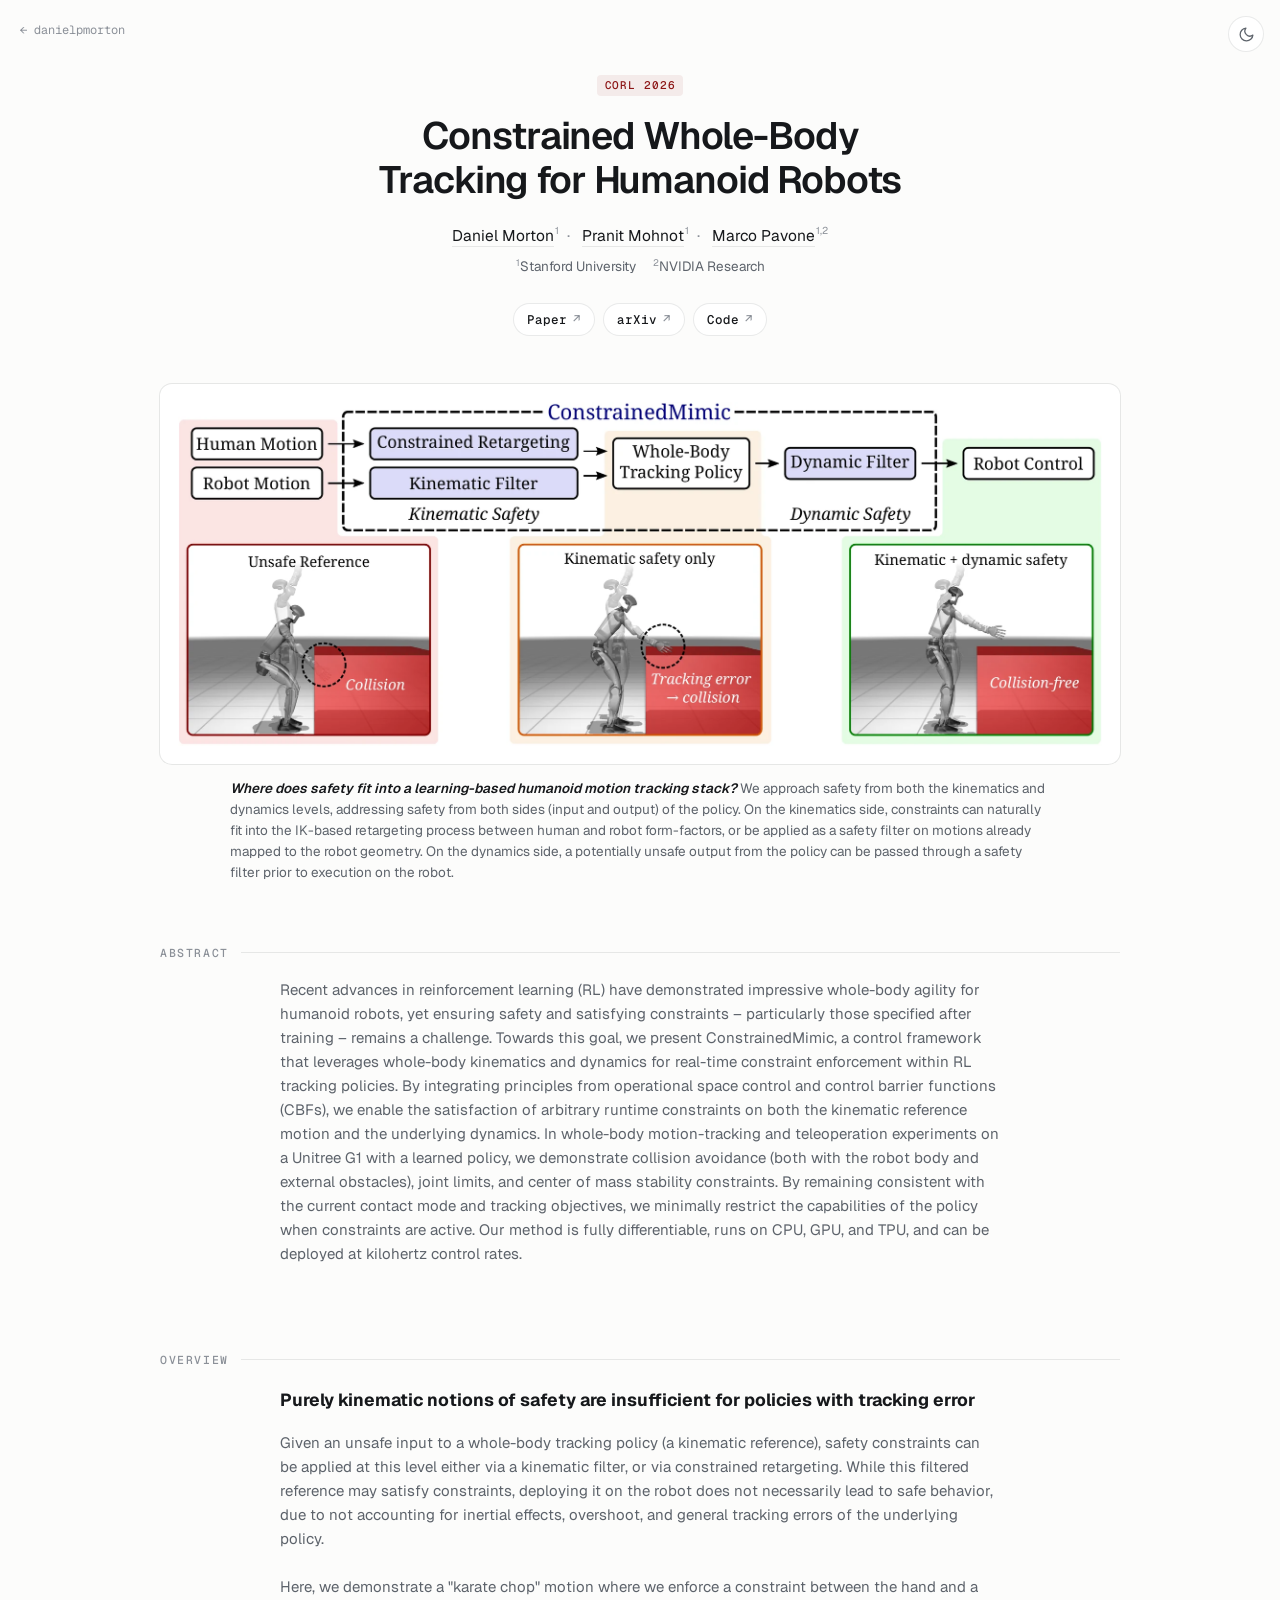
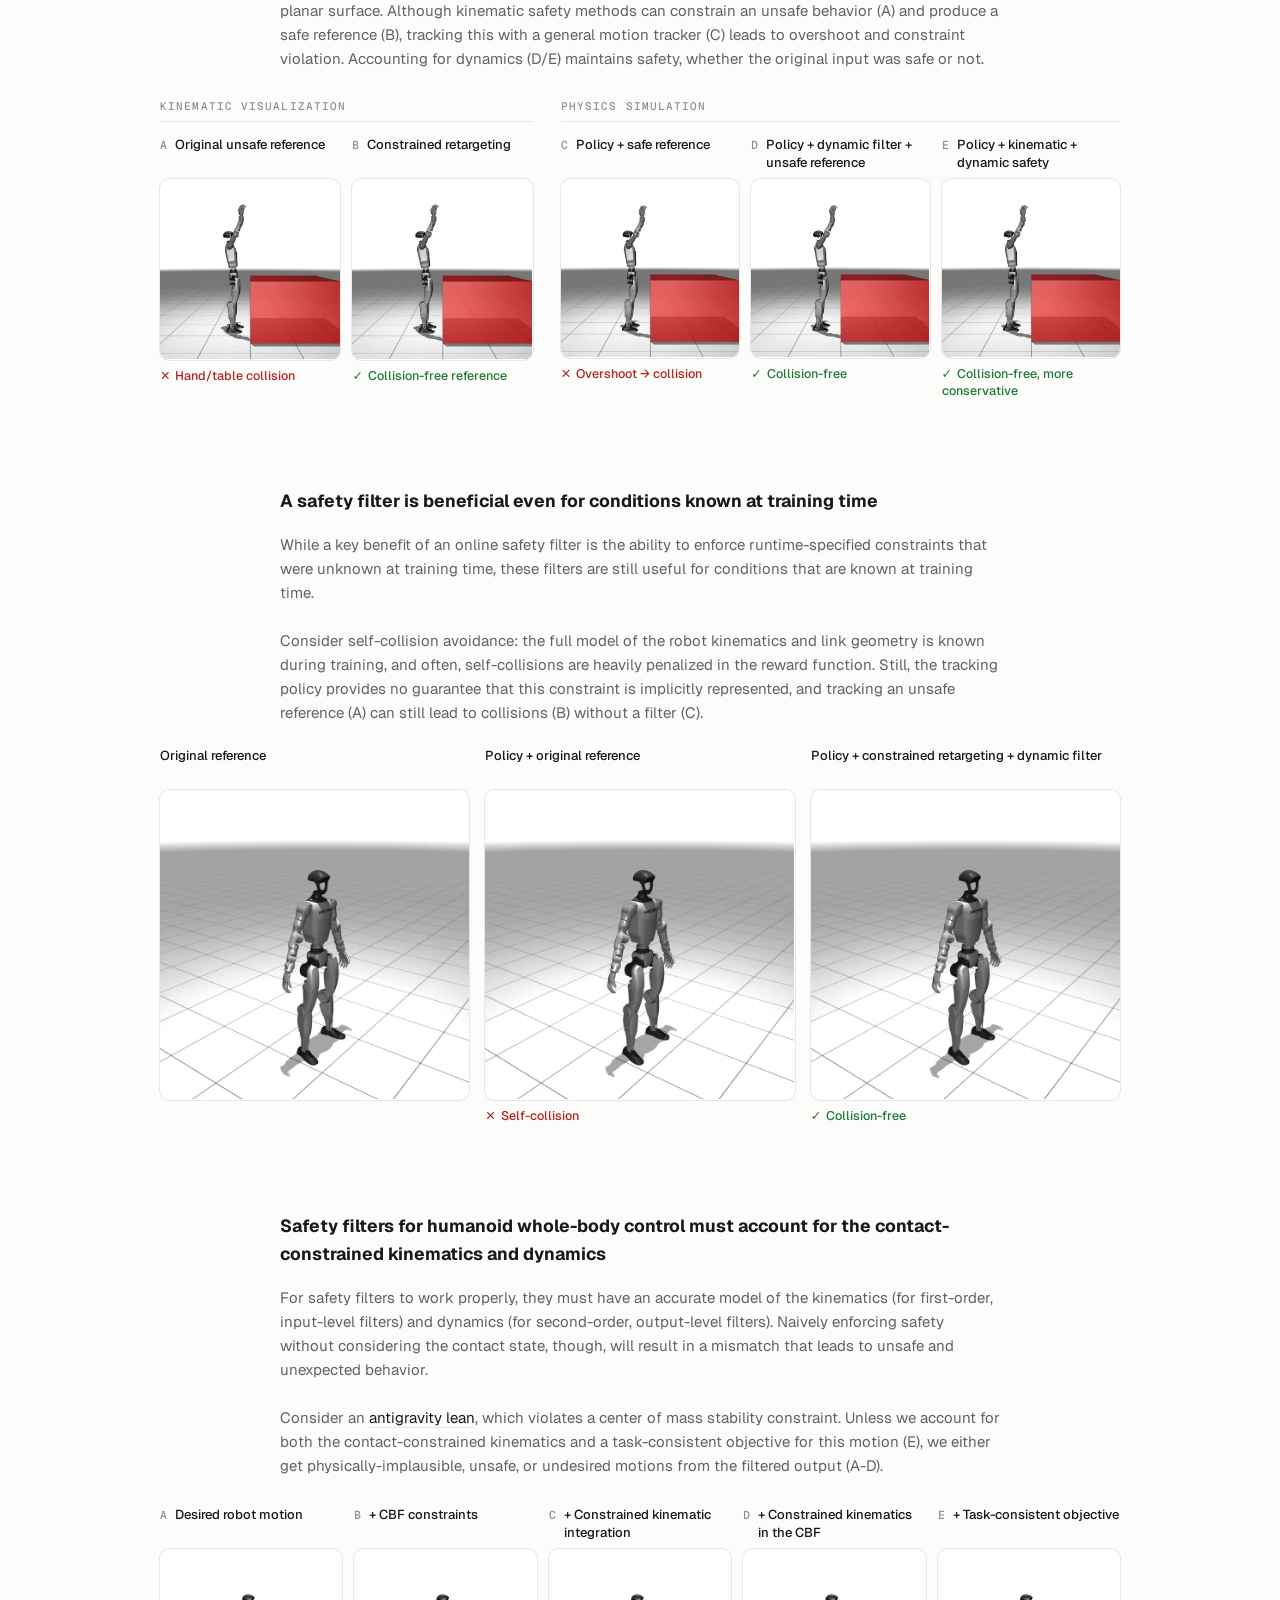
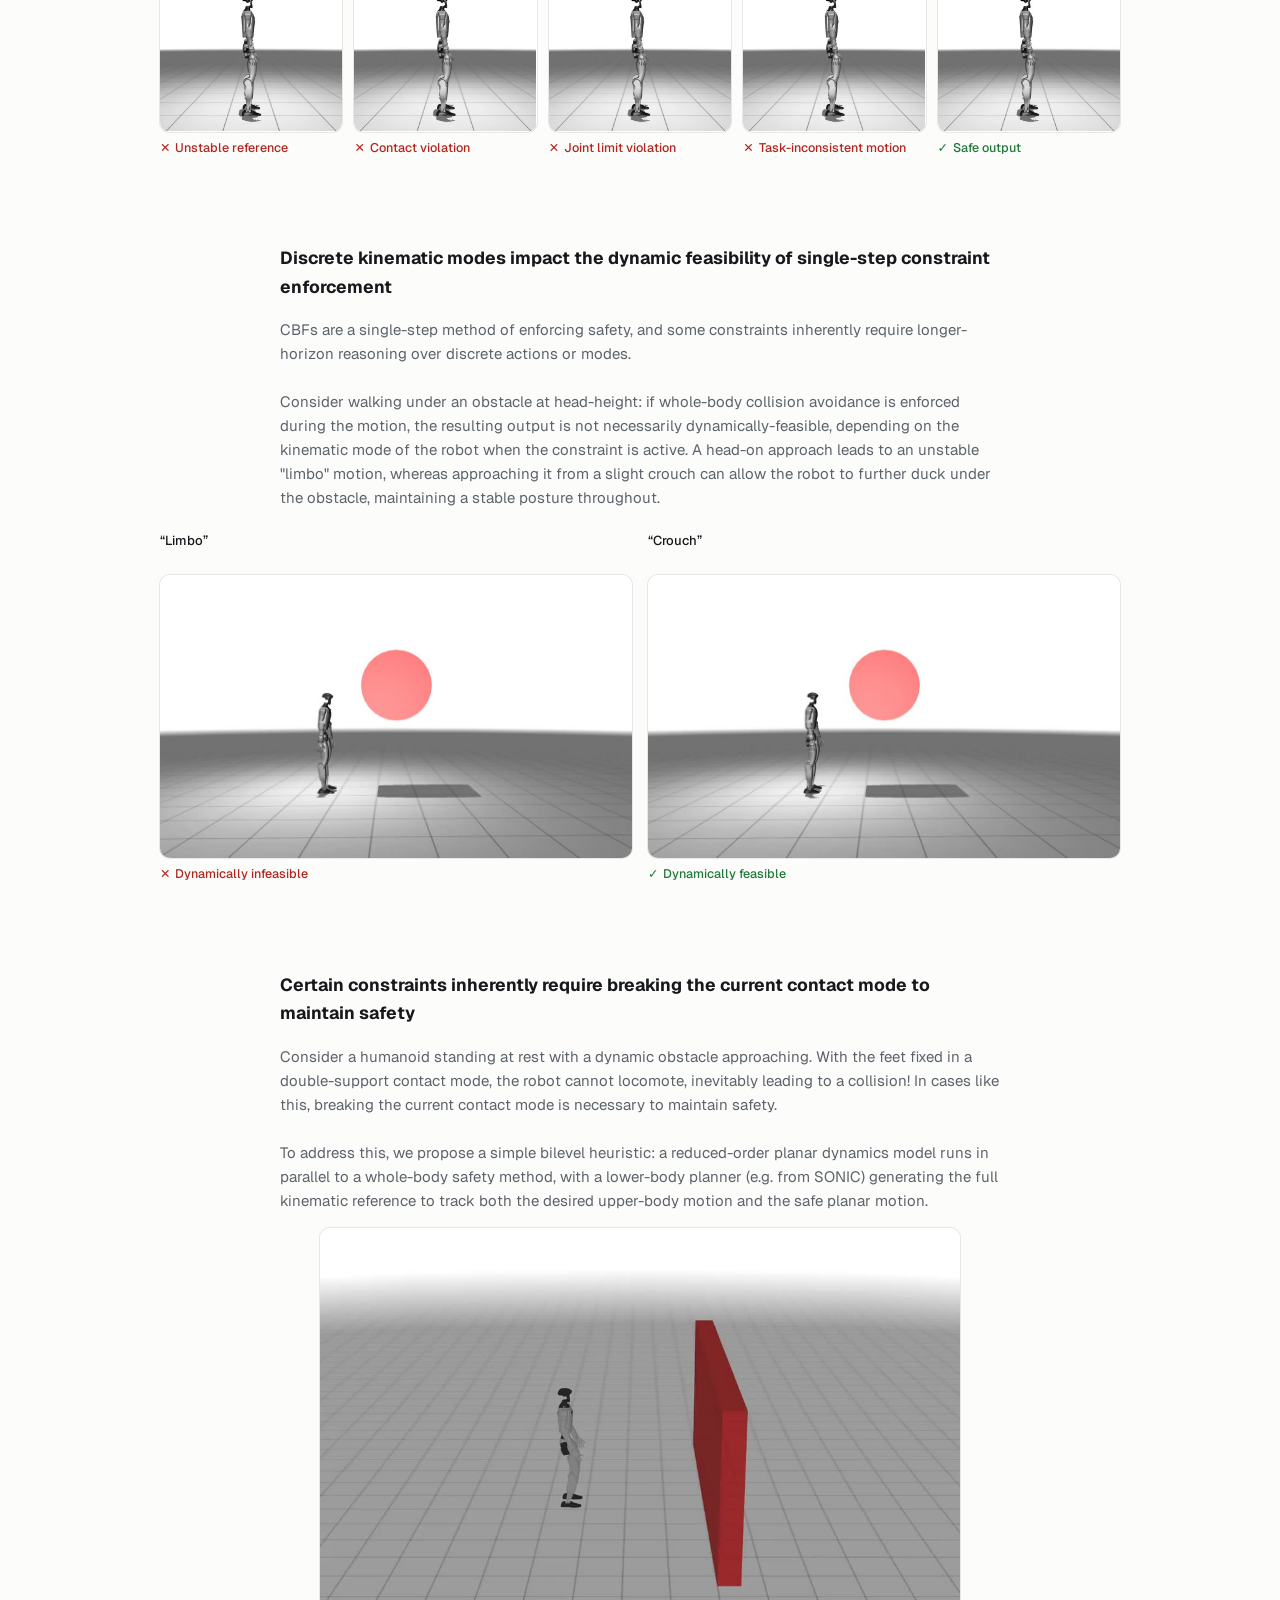
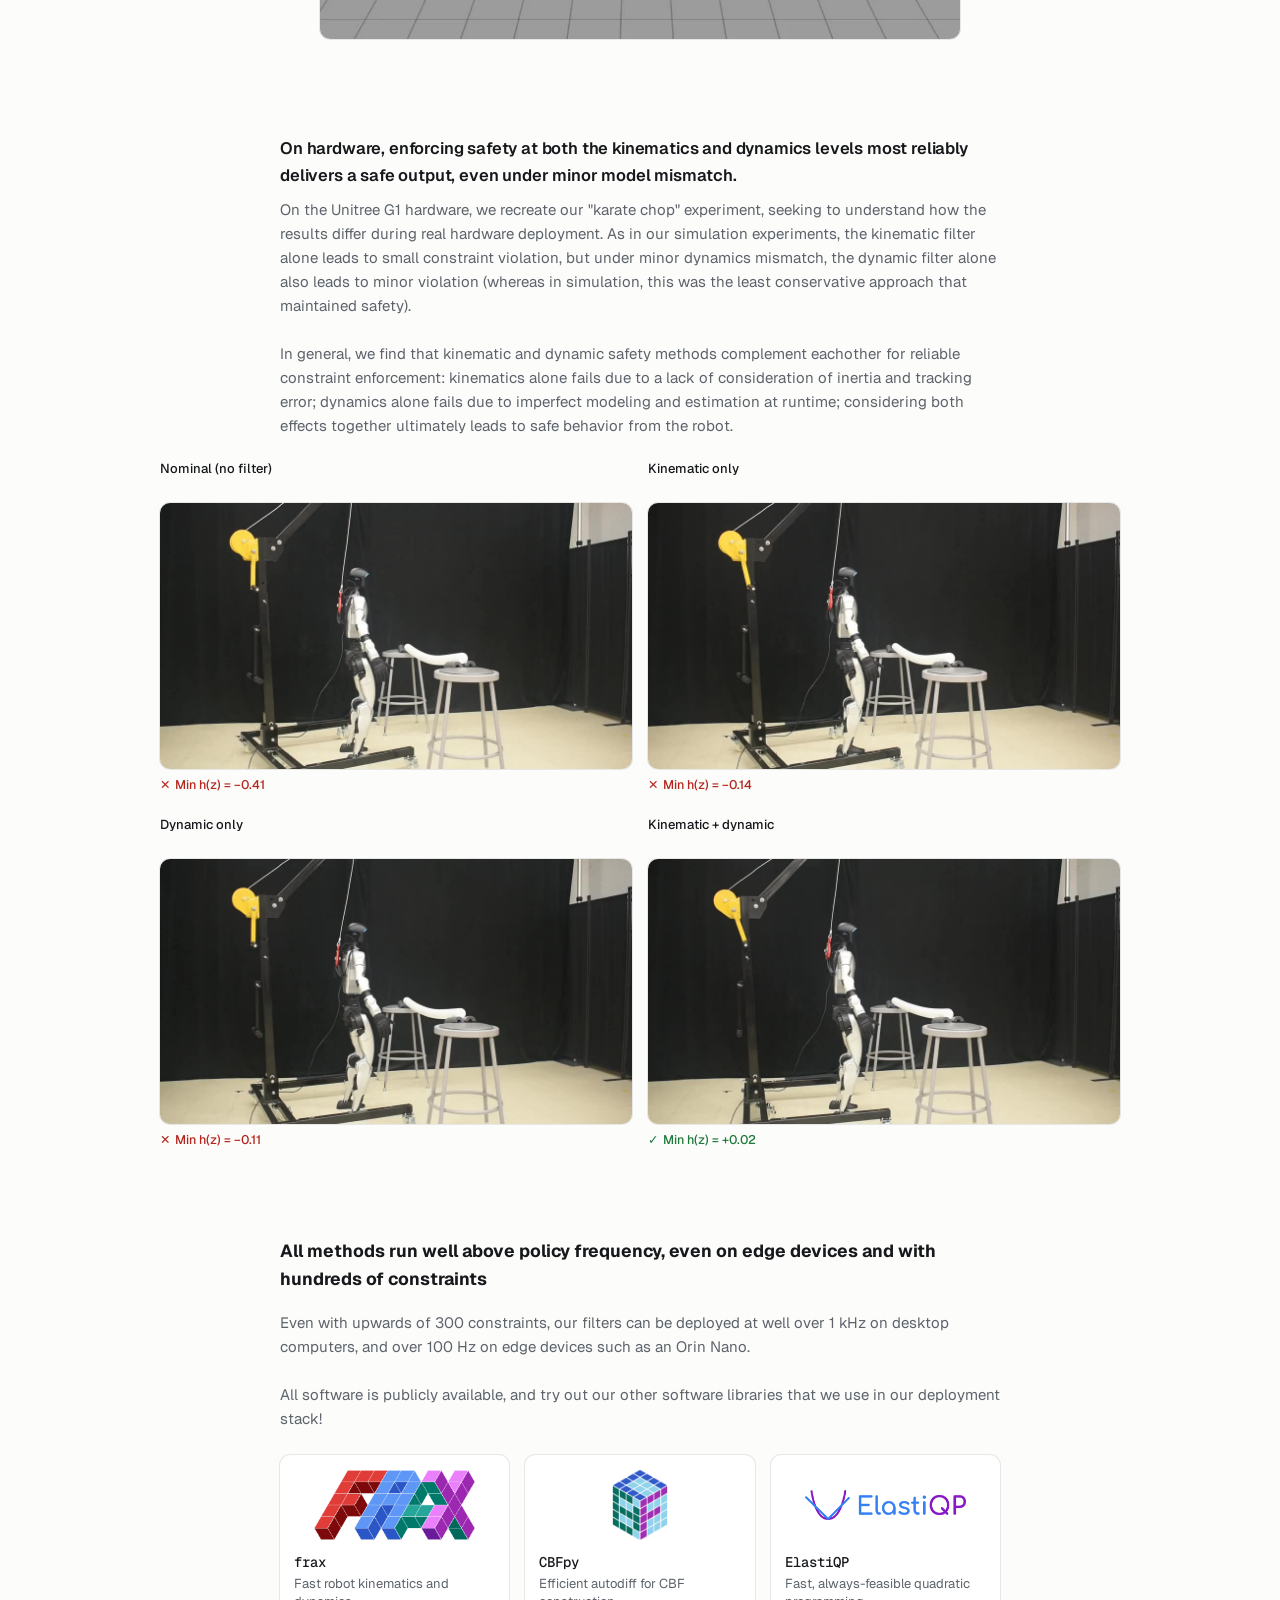
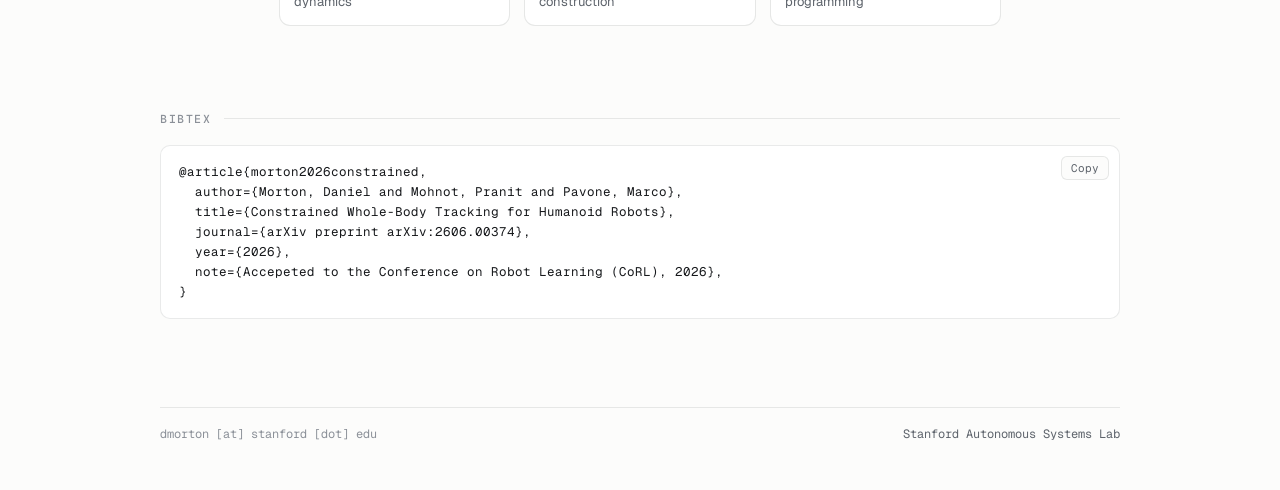
==== index.html @ 06055955 "move website files to toplevel" ====
<!DOCTYPE html>
<html lang="en-US">

<head>
  <meta charset="utf-8">
  <meta name="viewport" content="width=device-width, initial-scale=1">
  <meta name="description"
    content="ConstrainedMimic: runtime safety constraints for RL-based humanoid whole-body motion tracking, via contact-consistent control barrier functions.">
  <meta name="keywords" content="Humanoids, Whole-Body Control, Safety, Control Barrier Functions, Reinforcement Learning">
  <title>Constrained Whole-Body Tracking for Humanoid Robots</title>

  <link rel="icon" href="./static/images/favicon.ico" type="image/x-icon">

  <!-- Apply the saved theme before first paint to avoid a flash. -->
  <script>
    try {
      var theme = localStorage.getItem('theme');
      if (theme) document.documentElement.setAttribute('data-theme', theme);
    } catch (e) {}
  </script>

  <link rel="preconnect" href="https://fonts.googleapis.com">
  <link rel="preconnect" href="https://fonts.gstatic.com" crossorigin>
  <link href="https://fonts.googleapis.com/css2?family=Geist:wght@400;500;600&family=Geist+Mono:wght@400;500&display=swap" rel="stylesheet">
  <link href="./static/css/index.css" rel="stylesheet">

  <script defer src="./static/js/index.js"></script>
</head>

<body>

  <a class="home-link" href="https://danielpmorton.github.io/">← danielpmorton</a>

  <button class="theme-toggle" id="theme-toggle" type="button" aria-label="Toggle dark mode">
    <svg class="icon-moon" viewBox="0 0 24 24" aria-hidden="true"><path d="M21 12.8A9 9 0 1 1 11.2 3a7 7 0 0 0 9.8 9.8z"/></svg>
    <svg class="icon-sun" viewBox="0 0 24 24" aria-hidden="true"><circle cx="12" cy="12" r="4.5"/><path d="M12 1.5v2.5M12 20v2.5M4.6 4.6l1.8 1.8M17.6 17.6l1.8 1.8M1.5 12H4M20 12h2.5M4.6 19.4l1.8-1.8M17.6 6.4l1.8-1.8"/></svg>
  </button>

  <main class="page">

    <!-- ================= Header ================= -->
    <header class="header">
      <div class="venue">CoRL 2026</div>
      <h1 class="title">Constrained Whole-Body Tracking for Humanoid Robots</h1>

      <div class="authors">
        <a href="https://danielpmorton.github.io/">Daniel Morton</a><sup>1</sup><span class="sep">·</span>
        <a href="https://stanfordasl.github.io/people/pranit_mohnot/">Pranit Mohnot</a><sup>1</sup><span class="sep">·</span>
        <a href="https://profiles.stanford.edu/marco-pavone">Marco Pavone</a><sup>1,2</sup>
      </div>
      <div class="affiliations">
        <span><sup>1</sup>Stanford University</span>
        <span><sup>2</sup>NVIDIA Research</span>
      </div>

      <nav class="links">
        <a href="https://arxiv.org/pdf/2606.00374">Paper</a>
        <a href="https://arxiv.org/abs/2606.00374">arXiv</a>
        <a href="https://github.com/StanfordASL/constrainedmimic">Code</a>
        <!-- TODO: uncomment and add the YouTube link once the supplemental video is uploaded.
        <a href="#">Video</a>
        -->
      </nav>
    </header>

    <!-- ================= Hero figure ================= -->
    <section id="hero" style="margin-top: 48px;">
      <figure class="figure-card">
        <img width="1928" height="717" src="./static/images/hero.webp" alt="ConstrainedMimic block diagram: constrained retargeting and kinematic filters before the tracking policy, and a dynamic filter after it.">
      </figure>
      <p class="caption hero-caption">
        <strong><em>Where does safety fit into a learning-based humanoid motion tracking stack?</em></strong>
        We approach safety from both the kinematics and dynamics levels, addressing safety from both sides (input and
        output) of the policy. On the kinematics side, constraints can naturally fit into the IK-based retargeting process
        between human and robot form-factors, or be applied as a safety filter on motions already mapped to the robot
        geometry. On the dynamics side, a potentially unsafe output from the policy can be passed through a safety filter
        prior to execution on the robot.
      </p>
    </section>

    <!-- ================= Abstract ================= -->
    <section id="abstract" style="margin-top: 64px;">
      <h2 class="eyebrow">Abstract</h2>
      <div class="narrow">
        <p class="lede">
          Recent advances in reinforcement learning (RL) have demonstrated impressive whole-body agility for humanoid
          robots, yet ensuring safety and satisfying constraints &ndash; particularly those specified after training
          &ndash; remains a challenge. Towards this goal, we present ConstrainedMimic, a control framework that leverages
          whole-body kinematics and dynamics for real-time constraint enforcement within RL tracking policies. By
          integrating principles from operational space control and control barrier functions (CBFs), we enable the
          satisfaction of arbitrary runtime constraints on both the kinematic reference motion and the underlying
          dynamics. In whole-body motion-tracking and teleoperation experiments on a Unitree G1 with a
          learned policy, we demonstrate collision avoidance (both with the robot body and external obstacles), joint
          limits, and center of mass stability constraints. By remaining consistent with the current contact mode and
          tracking objectives, we minimally restrict the capabilities of the policy when constraints are active. Our
          method is fully differentiable, runs on CPU, GPU, and TPU, and can be deployed at kilohertz control rates.
        </p>
      </div>
    </section>

    <!-- ================= Key point 1: karate chop ================= -->
    <section id="karate">
      <h2 class="eyebrow">Overview</h2>
      <div class="narrow">
        <h3 class="statement">Purely kinematic notions of safety are insufficient for policies with tracking error</h3>
        <p class="lede">
          Given an unsafe input to a whole-body tracking policy (a kinematic reference), safety constraints can be applied
          at this level either via a kinematic filter, or via constrained retargeting. While this filtered reference may
          satisfy constraints, deploying it on the robot does not necessarily lead to safe behavior, due to not accounting
          for inertial effects, overshoot, and general tracking errors of the underlying policy.
          <br><br>
          Here, we demonstrate a "karate chop" motion where we enforce a constraint between the hand and a planar surface.
          Although kinematic safety methods can constrain an unsafe behavior (A) and produce a safe reference (B), tracking
          this with a general motion tracker (C) leads to overshoot and constraint violation. Accounting for dynamics (D/E)
          maintains safety, whether the original input was safe or not.
        </p>
      </div>

      <div class="split" data-sync style="margin-top: 28px;">
        <div>
          <div class="group-label">Kinematic visualization</div>
          <div class="grid cols-2">
            <div class="clip">
              <div class="clip-head"><span class="letter">A</span>Original unsafe reference</div>
              <video width="600" height="600" poster="./static/videos/karate/karate_chop_kinematics.jpg" muted loop playsinline preload="metadata" src="./static/videos/karate/karate_chop_kinematics.mp4"></video>
              <div class="clip-foot">
                <!-- <div class="chips"><span class="chip">Dyn <b>off</b></span><span class="chip">Safety <b>off</b></span></div> -->
                <div class="outcome bad">Hand/table collision</div>
              </div>
            </div>
            <div class="clip">
              <div class="clip-head"><span class="letter">B</span>Constrained retargeting</div>
              <video width="600" height="600" poster="./static/videos/karate/karate_chop_kinematics_cbf.jpg" muted loop playsinline preload="metadata" src="./static/videos/karate/karate_chop_kinematics_cbf.mp4"></video>
              <div class="clip-foot">
                <!-- <div class="chips"><span class="chip">Dyn <b>off</b></span><span class="chip">Safety <b>kin</b></span></div> -->
                <div class="outcome good">Collision-free reference</div>
              </div>
            </div>
          </div>
        </div>
        <div>
          <div class="group-label">Physics simulation</div>
          <div class="grid cols-3">
            <div class="clip">
              <div class="clip-head"><span class="letter">C</span>Policy + safe reference</div>
              <video width="600" height="600" poster="./static/videos/karate/karate_chop_dynamics_kin_cbf.jpg" muted loop playsinline preload="metadata" src="./static/videos/karate/karate_chop_dynamics_kin_cbf.mp4"></video>
              <div class="clip-foot">
                <!-- <div class="chips"><span class="chip">Dyn <b>on</b></span><span class="chip">Safety <b>kin</b></span></div> -->
                <div class="outcome bad">Overshoot &rarr; collision</div>
              </div>
            </div>
            <div class="clip">
              <div class="clip-head"><span class="letter">D</span>Policy + dynamic filter + unsafe reference</div>
              <video width="600" height="600" poster="./static/videos/karate/karate_chop_dynamics_dyn_cbf.jpg" muted loop playsinline preload="metadata" src="./static/videos/karate/karate_chop_dynamics_dyn_cbf.mp4"></video>
              <div class="clip-foot">
                <!-- <div class="chips"><span class="chip">Dyn <b>on</b></span><span class="chip">Safety <b>dyn</b></span></div> -->
                <div class="outcome good">Collision-free</div>
              </div>
            </div>
            <div class="clip">
              <div class="clip-head"><span class="letter">E</span>Policy + kinematic + dynamic safety</div>
              <video width="600" height="600" poster="./static/videos/karate/karate_chop_dynamics_both_cbf.jpg" muted loop playsinline preload="metadata" src="./static/videos/karate/karate_chop_dynamics_both_cbf.mp4"></video>
              <div class="clip-foot">
                <!-- <div class="chips"><span class="chip">Dyn <b>on</b></span><span class="chip">Safety <b>kin/dyn</b></span></div> -->
                <div class="outcome good">Collision-free, more conservative</div>
              </div>
            </div>
          </div>
        </div>
        <!-- <button class="replay" type="button" style="grid-column: 1 / -1;">↻ Replay in sync</button> -->
      </div>
    </section>

      <!-- Self-collision -->
    <section id="self-collision">
      <div class="narrow">
        <h3 class="statement">A safety filter is beneficial even for conditions known at training time</h3>
        <p class="lede">
          While a key benefit of an online safety filter is the ability to enforce runtime-specified constraints
          that were unknown at training time, these filters are still useful for conditions that are known at
          training time.
          <br><br>
          Consider self-collision avoidance: the full model of the robot kinematics and link geometry is known
          during training, and often, self-collisions are heavily penalized in the reward function. Still, the
          tracking policy provides no guarantee that this constraint is implicitly represented, and tracking an
          unsafe reference (A) can still lead to collisions (B) without a filter (C).
        </p>
      </div>

      <div data-sync style="margin-top: 22px;">
        <div class="grid cols-3">
          <div class="clip">
            <div class="clip-head">Original reference</div>
            <video width="720" height="720" poster="./static/videos/self_collision/self_collision_kinematics.jpg" muted loop playsinline preload="metadata" src="./static/videos/self_collision/self_collision_kinematics.mp4"></video>
            <div class="clip-foot">
              <!-- <div class="chips"><span class="chip">Dyn <b>off</b></span><span class="chip">Safety <b>off</b></span></div> -->
            </div>
          </div>
          <div class="clip">
            <div class="clip-head">Policy + original reference</div>
            <video width="720" height="720" poster="./static/videos/self_collision/self_collision_dynamics.jpg" muted loop playsinline preload="metadata" src="./static/videos/self_collision/self_collision_dynamics.mp4"></video>
            <div class="clip-foot">
              <!-- <div class="chips"><span class="chip">Dyn <b>on</b></span><span class="chip">Safety <b>off</b></span></div> -->
              <div class="outcome bad">Self-collision</div>
            </div>
          </div>
          <div class="clip">
            <div class="clip-head">Policy + constrained retargeting + dynamic filter</div>
            <video width="720" height="720" poster="./static/videos/self_collision/self_collision_dynamics_both_cbf.jpg" muted loop playsinline preload="metadata" src="./static/videos/self_collision/self_collision_dynamics_both_cbf.mp4"></video>
            <div class="clip-foot">
              <!-- <div class="chips"><span class="chip">Dyn <b>on</b></span><span class="chip">Safety <b>kin/dyn</b></span></div> -->
              <div class="outcome good">Collision-free</div>
            </div>
          </div>
        </div>
        <!-- <button class="replay" type="button">↻ Replay in sync</button> -->
        <!-- More variants (kinematics_cbf, dynamics_kin_cbf, dynamics_dyn_cbf) are in untracked/dan_vids/sc/square. -->
      </div>
    </section>

    <!-- ================= Key point 2: antigravity lean ================= -->
    <section id="kp2">
      <div class="narrow">
        <h3 class="statement">Safety filters for humanoid whole-body control must account for the contact-constrained kinematics and dynamics</h3>
        <p class="lede">
          For safety filters to work properly, they must have an accurate model of the kinematics (for first-order, input-level
          filters) and dynamics (for second-order, output-level filters). Naively enforcing safety without considering the
          contact state, though, will result in a mismatch that leads to unsafe and unexpected behavior.
          <br><br>
          Consider an <a href="https://www.youtube.com/watch?v=h_D3VFfhvs4&t=422s">antigravity lean</a>, which violates a center
          of mass stability constraint. Unless we account for both the contact-constrained kinematics and a task-consistent
          objective for this motion (E), we either get physically-implausible, unsafe, or undesired motions from the filtered
          output (A-D).
        </p>
      </div>

      <div data-sync style="margin-top: 28px;">
        <div class="grid cols-5">
          <div class="clip">
            <div class="clip-head"><span class="letter">A</span>Desired robot motion</div>
            <video width="600" height="600" poster="./static/videos/smooth_criminal/smooth_criminal_A.jpg" muted loop playsinline preload="metadata" src="./static/videos/smooth_criminal/smooth_criminal_A.mp4"></video>
            <div class="clip-foot">
              <!-- <div class="chips"><span class="chip">Dyn <b>off</b></span><span class="chip">Safety <b>off</b></span></div> -->
              <div class="outcome bad">Unstable reference</div>
            </div>
          </div>
          <div class="clip">
            <div class="clip-head"><span class="letter">B</span>+ CBF constraints</div>
            <video width="600" height="600" poster="./static/videos/smooth_criminal/smooth_criminal_cbf_B.jpg" muted loop playsinline preload="metadata" src="./static/videos/smooth_criminal/smooth_criminal_cbf_B.mp4"></video>
            <div class="clip-foot">
              <!-- <div class="chips"><span class="chip">Dyn <b>off</b></span><span class="chip">Safety <b>kin</b></span></div> -->
              <div class="outcome bad">Contact violation</div>
            </div>
          </div>
          <div class="clip">
            <div class="clip-head"><span class="letter">C</span>+ Constrained kinematic integration</div>
            <video width="600" height="600" poster="./static/videos/smooth_criminal/smooth_criminal_cbf_C.jpg" muted loop playsinline preload="metadata" src="./static/videos/smooth_criminal/smooth_criminal_cbf_C.mp4"></video>
            <div class="clip-foot">
              <!-- <div class="chips"><span class="chip">Dyn <b>off</b></span><span class="chip">Safety <b>kin</b></span></div> -->
              <div class="outcome bad">Joint limit violation</div>
            </div>
          </div>
          <div class="clip">
            <div class="clip-head"><span class="letter">D</span>+ Constrained kinematics in the CBF</div>
            <video width="600" height="600" poster="./static/videos/smooth_criminal/smooth_criminal_cbf_D.jpg" muted loop playsinline preload="metadata" src="./static/videos/smooth_criminal/smooth_criminal_cbf_D.mp4"></video>
            <div class="clip-foot">
              <!-- <div class="chips"><span class="chip">Dyn <b>off</b></span><span class="chip">Safety <b>kin</b></span></div> -->
              <div class="outcome bad">Task-inconsistent motion</div>
            </div>
          </div>
          <div class="clip">
            <div class="clip-head"><span class="letter">E</span>+ Task-consistent objective</div>
            <video width="600" height="600" poster="./static/videos/smooth_criminal/smooth_criminal_cbf_E.jpg" muted loop playsinline preload="metadata" src="./static/videos/smooth_criminal/smooth_criminal_cbf_E.mp4"></video>
            <div class="clip-foot">
              <!-- <div class="chips"><span class="chip">Dyn <b>off</b></span><span class="chip">Safety <b>kin</b></span></div> -->
              <div class="outcome good">Safe output</div>
            </div>
          </div>
        </div>
        <!-- <button class="replay" type="button">↻ Replay in sync</button> -->
      </div>
    </section>

    <!-- ================= Key point 3: limbo vs crouch ================= -->
    <section id="kp3">
      <div class="narrow">
        <h3 class="statement">Discrete kinematic modes impact the dynamic feasibility of single-step constraint enforcement</h3>
        <p class="lede">
          CBFs are a single-step method of enforcing safety, and some constraints inherently require longer-horizon reasoning
          over discrete actions or modes. 
          <br><br>
          Consider walking under an obstacle at head-height: if whole-body collision avoidance is enforced during the motion,
          the resulting output is not necessarily dynamically-feasible, depending on the kinematic mode of the robot when
          the constraint is active. A head-on approach leads to an unstable "limbo" motion, whereas approaching it from a
          slight crouch can allow the robot to further duck under the obstacle, maintaining a stable posture throughout.
        </p>
      </div>

      <div data-sync style="margin-top: 22px;">
        <div class="grid cols-2">
          <div class="clip">
            <div class="clip-head">&ldquo;Limbo&rdquo;</div>
            <video width="1000" height="600" poster="./static/videos/limbo/limbo_limbo_kinematics_cbf.jpg" muted loop playsinline preload="metadata" src="./static/videos/limbo/limbo_limbo_kinematics_cbf.mp4"></video>
            <div class="clip-foot">
              <!-- <div class="chips"><span class="chip">Dyn <b>off</b></span><span class="chip">Safety <b>kin</b></span></div> -->
              <div class="outcome bad">Dynamically infeasible</div>
            </div>
          </div>
          <div class="clip">
            <div class="clip-head">&ldquo;Crouch&rdquo;</div>
            <video width="1000" height="600" poster="./static/videos/limbo/limbo_crouch_kinematics_cbf.jpg" muted loop playsinline preload="metadata" src="./static/videos/limbo/limbo_crouch_kinematics_cbf.mp4"></video>
            <div class="clip-foot">
              <!-- <div class="chips"><span class="chip">Dyn <b>off</b></span><span class="chip">Safety <b>kin</b></span></div> -->
              <div class="outcome good">Dynamically feasible</div>
            </div>
          </div>
        </div>
        <!-- Note: these two clips have different durations (5.2 s vs 9.5 s), so they drift out of sync after the first loop. -->
      </div>
      <!-- TODO (optional): add the policy-tracking (Dyn: ON) versions showing limbo failing and crouch succeeding. -->
    </section>

    <!-- ================= Key point 4: breaking contact ================= -->
    <section id="kp4">
      <div class="narrow">
        <h3 class="statement">Certain constraints inherently require breaking the current contact mode to maintain safety</h3>
        <p class="lede">
          Consider a humanoid standing at rest with a dynamic obstacle approaching. With the feet fixed in a double-support
          contact mode, the robot cannot locomote, inevitably leading to a collision! In cases like this, breaking the current contact mode
          is necessary to maintain safety.
          <br><br>
          To address this, we propose a simple bilevel heuristic: a reduced-order planar dynamics model runs in parallel to
          a whole-body safety method, with a lower-body planner (e.g. from SONIC) generating the full kinematic reference
          to track both the desired upper-body motion and the safe planar motion.
        </p>
      </div>

      <div class="clip narrow" style="max-width: 640px;">
        <video width="1008" height="648" poster="./static/videos/breaking_contact/breaking_contact.jpg" muted loop playsinline preload="metadata" src="./static/videos/breaking_contact/breaking_contact.mp4"></video>
        <div class="clip-foot" style="align-items: center;">
          <!-- <div class="chips"><span class="chip">Dyn <b>on</b></span><span class="chip">Safety <b>kin</b></span></div> -->
        </div>
      </div>
      <!-- NOTE: this video was extracted from the supplemental slides (no source file in dan_vids). Replace with the original if available. -->
    </section>

    <section id="hardware">
      <div class="narrow">
        <h3 class="sub">On hardware, enforcing safety at both the kinematics and dynamics levels most reliably delivers a safe output, even under minor model mismatch.</h3>
        <p class="lede">
          On the Unitree G1 hardware, we recreate our "karate chop" experiment, seeking to understand how the results differ
          during real hardware deployment. As in our simulation experiments, the kinematic filter alone leads to small constraint
          violation, but under minor dynamics mismatch, the dynamic filter alone also leads to
          minor violation (whereas in simulation, this was the least conservative approach that maintained safety).
          <br><br>
          In general, we find that kinematic and dynamic safety methods complement eachother for reliable constraint enforcement:
          kinematics alone fails due to a lack of consideration of inertia and tracking error; dynamics alone fails due to imperfect
          modeling and estimation at runtime; considering both effects together ultimately leads to safe behavior from the robot.
        </p>
      </div>

      <div data-sync style="margin-top: 22px;">
        <div class="grid cols-2">
          <div class="clip">
            <div class="clip-head">Nominal (no filter)</div>
            <video width="960" height="540" poster="./static/videos/hardware/nominal.jpg" muted loop playsinline preload="metadata" src="./static/videos/hardware/nominal.mp4"></video>
            <div class="clip-foot"><div class="outcome bad">Min h(z) = &minus;0.41</div></div>
          </div>
          <div class="clip">
            <div class="clip-head">Kinematic only</div>
            <video width="960" height="540" poster="./static/videos/hardware/kinematic.jpg" muted loop playsinline preload="metadata" src="./static/videos/hardware/kinematic.mp4"></video>
            <div class="clip-foot"><div class="outcome bad">Min h(z) = &minus;0.14</div></div>
          </div>
          <div class="clip">
            <div class="clip-head">Dynamic only</div>
            <video width="960" height="540" poster="./static/videos/hardware/dynamic.jpg" muted loop playsinline preload="metadata" src="./static/videos/hardware/dynamic.mp4"></video>
            <div class="clip-foot"><div class="outcome bad">Min h(z) = &minus;0.11</div></div>
          </div>
          <div class="clip">
            <div class="clip-head">Kinematic + dynamic</div>
            <video width="960" height="540" poster="./static/videos/hardware/kin_dyn.jpg" muted loop playsinline preload="metadata" src="./static/videos/hardware/kin_dyn.mp4"></video>
            <div class="clip-foot"><div class="outcome good">Min h(z) = +0.02</div></div>
          </div>
        </div>
        <!-- <button class="replay" type="button">↻ Replay in sync</button> -->
      </div>
    </section>


    <section id="timing">
      <div class="narrow">
        <h3 class="statement">All methods run well above policy frequency, even on edge devices and with hundreds of constraints</h3>
        <p class="lede">
          Even with upwards of 300 constraints, our filters can be deployed at well over 1 kHz on desktop computers, and over 100 Hz on
          edge devices such as an Orin Nano. 
          <br><br>
          All software is publicly available, and try out our other software libraries that we use in our deployment stack!
        </p>
      </div>

      <div class="software">
        <a class="software-card" href="https://github.com/StanfordASL/frax">
          <div class="software-logo"><img width="250" height="109" loading="lazy" src="./static/images/logos/frax_logo_250px.png" alt="frax logo"></div>
          <div class="software-name">frax</div>
          <div class="software-desc">Fast robot kinematics and dynamics</div>
        </a>
        <a class="software-card" href="https://github.com/StanfordASL/cbfpy">
          <div class="software-logo"><img width="250" height="324" loading="lazy" src="./static/images/logos/cbfpy_logo.png" alt="CBFpy logo"></div>
          <div class="software-name">CBFpy</div>
          <div class="software-desc">Efficient autodiff for CBF construction</div>
        </a>
        <a class="software-card" href="https://github.com/StanfordASL/elastiqp">
          <div class="software-logo"><img width="300" height="55" loading="lazy" src="./static/images/logos/elastiqp_logo_300px.png" alt="ElastiQP logo"></div>
          <div class="software-name">ElastiQP</div>
          <div class="software-desc">Fast, always-feasible quadratic programming</div>
        </a>
      </div>
    </section>

    <section id="bibtex">
      <h2 class="eyebrow">BibTeX</h2>
      <pre><button class="copy" type="button">Copy</button><code>@article{morton2026constrained,
  author={Morton, Daniel and Mohnot, Pranit and Pavone, Marco},
  title={Constrained Whole-Body Tracking for Humanoid Robots},
  journal={arXiv preprint arXiv:2606.00374},
  year={2026},
  note={Accepeted to the Conference on Robot Learning (CoRL), 2026},
}</code></pre>
    </section>

    <footer class="footer">
      <span>dmorton [at] stanford [dot] edu</span>
      <span><a href="https://stanfordasl.github.io/">Stanford Autonomous Systems Lab</a></span>
    </footer>

  </main>

</body>

</html>
---- static/css/index.css ----
/* Project page styles. Tokens and typography follow danielpmorton.github.io. */

/* ---------- Theme tokens ---------- */

:root {
  --bg: #fcfcfb;
  --surface: #ffffff;
  --fg: #16181b;
  --muted: #5d636b;
  --faint: #8b9098;
  --line: rgba(20, 24, 30, 0.09);
  --accent: #8c1515;
  --accent-soft: rgba(140, 21, 21, 0.07);
  --good: #1f7a3a;
  --good-soft: rgba(31, 122, 58, 0.09);
  --bad: #b3261e;
  --bad-soft: rgba(179, 38, 30, 0.08);
  --figure-bg: #ffffff;
  --font-body: "Geist", ui-sans-serif, system-ui, -apple-system, "Segoe UI", sans-serif;
  --font-mono: "Geist Mono", ui-monospace, "SF Mono", Menlo, monospace;
  color-scheme: light;
}

@media (prefers-color-scheme: dark) {
  :root:not([data-theme="light"]) {
    --bg: #111315;
    --surface: #181b1e;
    --fg: #ececea;
    --muted: #a3a8ae;
    --faint: #7a8087;
    --line: rgba(255, 255, 255, 0.1);
    --accent: #e0706a;
    --accent-soft: rgba(224, 112, 106, 0.12);
    --good: #6cc488;
    --good-soft: rgba(108, 196, 136, 0.12);
    --bad: #f08a80;
    --bad-soft: rgba(240, 138, 128, 0.12);
    --figure-bg: #f4f4f2;
    color-scheme: dark;
  }
}

:root[data-theme="dark"] {
  --bg: #111315;
  --surface: #181b1e;
  --fg: #ececea;
  --muted: #a3a8ae;
  --faint: #7a8087;
  --line: rgba(255, 255, 255, 0.1);
  --accent: #e0706a;
  --accent-soft: rgba(224, 112, 106, 0.12);
  --good: #6cc488;
  --good-soft: rgba(108, 196, 136, 0.12);
  --bad: #f08a80;
  --bad-soft: rgba(240, 138, 128, 0.12);
  --figure-bg: #f4f4f2;
  color-scheme: dark;
}

/* ---------- Base ---------- */

* { box-sizing: border-box; }

body {
  margin: 0;
  background: var(--bg);
  color: var(--fg);
  font: 15px/1.6 var(--font-body);
  -webkit-font-smoothing: antialiased;
}

a { color: inherit; text-decoration: none; }

a:focus-visible,
button:focus-visible {
  outline: 2px solid var(--accent);
  outline-offset: 2px;
  border-radius: 3px;
}

img, video { display: block; max-width: 100%; }

em { font-style: italic; }
strong { font-weight: 600; }

.page {
  max-width: 1000px;
  margin: 0 auto;
  padding: 72px 20px 48px;
}

/* Prose stays at the personal-site measure; media can use the full width. */
.narrow { max-width: 720px; margin-left: auto; margin-right: auto; }

section { margin-top: 88px; }

.eyebrow {
  display: flex;
  align-items: center;
  gap: 12px;
  margin: 0 0 20px;
  font: 500 11.5px/1 var(--font-mono);
  letter-spacing: 0.14em;
  text-transform: uppercase;
  color: var(--faint);
}

.eyebrow::after {
  content: "";
  flex: 1;
  height: 1px;
  background: var(--line);
}

.eyebrow .num { color: var(--accent); }

h2.statement {
  margin: 0 0 14px;
  font-size: 23px;
  font-weight: 600;
  letter-spacing: -0.02em;
  line-height: 1.3;
  text-wrap: balance;
}

h3.sub {
  margin: 44px 0 10px;
  font-size: 16.5px;
  font-weight: 600;
  letter-spacing: -0.01em;
}

p { margin: 0 0 1em; }

.lede { color: var(--muted); }
.lede strong, .lede em { color: var(--fg); }

.prose a, .lede a {
  color: var(--fg);
  border-bottom: 1px solid var(--line);
  transition: border-color 0.2s;
}
.prose a:hover, .lede a:hover { border-color: var(--accent); }

code {
  font: 13px var(--font-mono);
  padding: 1px 5px;
  border-radius: 4px;
  background: var(--accent-soft);
}

/* ---------- Theme toggle ---------- */

.theme-toggle {
  position: fixed;
  top: 16px;
  right: 16px;
  z-index: 10;
  display: grid;
  place-items: center;
  width: 36px;
  height: 36px;
  padding: 0;
  border: 1px solid var(--line);
  border-radius: 50%;
  background: var(--surface);
  color: var(--muted);
  cursor: pointer;
  transition: color 0.2s, border-color 0.2s;
}

.theme-toggle:hover { color: var(--fg); border-color: var(--faint); }

.theme-toggle svg {
  width: 17px;
  height: 17px;
  fill: none;
  stroke: currentColor;
  stroke-width: 1.8;
  stroke-linecap: round;
  stroke-linejoin: round;
}

.theme-toggle .icon-sun { display: none; }

@media (prefers-color-scheme: dark) {
  :root:not([data-theme="light"]) .theme-toggle .icon-sun { display: block; }
  :root:not([data-theme="light"]) .theme-toggle .icon-moon { display: none; }
}
:root[data-theme="dark"] .theme-toggle .icon-sun { display: block; }
:root[data-theme="dark"] .theme-toggle .icon-moon { display: none; }

.home-link {
  position: fixed;
  top: 22px;
  left: 20px;
  z-index: 10;
  font: 400 12px var(--font-mono);
  color: var(--faint);
}
.home-link:hover { color: var(--accent); }

/* ---------- Header ---------- */

.header { text-align: center; }

.venue {
  display: inline-block;
  margin-bottom: 18px;
  padding: 5px 8px;
  border-radius: 4px;
  background: var(--accent-soft);
  color: var(--accent);
  font: 500 11px/1 var(--font-mono);
  letter-spacing: 0.08em;
  text-transform: uppercase;
}

.title {
  margin: 0 auto;
  max-width: 760px;
  font-size: 38px;
  font-weight: 600;
  letter-spacing: -0.03em;
  line-height: 1.15;
  text-wrap: balance;
}

.title .name { color: var(--accent); }

.authors {
  margin-top: 22px;
  font-size: 15.5px;
}

.authors a { border-bottom: 1px solid var(--line); transition: border-color 0.2s; }
.authors a:hover { border-color: var(--accent); }
.authors sup { color: var(--faint); font-size: 10px; margin-left: 1px; }
.authors .sep { color: var(--faint); margin: 0 8px; }

.affiliations {
  margin-top: 6px;
  font-size: 13.5px;
  color: var(--muted);
}
.affiliations sup { color: var(--faint); font-size: 9.5px; }
.affiliations span + span { margin-left: 14px; }

.links {
  display: flex;
  flex-wrap: wrap;
  justify-content: center;
  gap: 8px;
  margin-top: 26px;
}

.links a {
  display: inline-flex;
  align-items: center;
  gap: 6px;
  padding: 7px 13px;
  border: 1px solid var(--line);
  border-radius: 999px;
  background: var(--surface);
  font: 500 12.5px var(--font-mono);
  color: var(--fg);
  transition: border-color 0.2s, color 0.2s;
}
.links a:hover { border-color: var(--accent); color: var(--accent); }
.links a::after { content: "↗"; color: var(--faint); }

/* ---------- Media building blocks ---------- */

/* Paper figures have white backgrounds; keep them on a light card in both themes. */
.figure-card {
  margin: 0;
  padding: 18px;
  border-radius: 12px;
  background: var(--figure-bg);
  box-shadow: 0 0 0 1px var(--line);
}
.figure-card img { width: 100%; height: auto; }

/* Software cards: small logo tiles linking to the supporting libraries. */
.software {
  display: grid;
  grid-template-columns: repeat(3, 1fr);
  gap: 16px;
  max-width: 720px;
  margin: 24px auto 32px;
}
.software-card {
  display: flex;
  flex-direction: column;
  gap: 4px;
  padding: 14px;
  border-radius: 10px;
  background: var(--surface);
  box-shadow: 0 0 0 1px var(--line);
  color: var(--fg);
  text-decoration: none;
  transition: box-shadow 0.15s;
}
.software-card:hover { box-shadow: 0 0 0 1px var(--accent); }
.software-logo {
  height: 72px;
  display: flex;
  align-items: center;
  justify-content: center;
  margin-bottom: 8px;
}
.software-logo img { max-width: 80%; max-height: 100%; width: auto; height: auto; }
.software-name { font: 500 14px var(--font-mono); }
.software-desc { font-size: 13px; color: var(--muted); line-height: 1.4; }

figcaption, .caption {
  margin-top: 10px;
  font-size: 13.5px;
  color: var(--muted);
  text-align: center;
}

.clip { min-width: 0; }

.clip video {
  width: 100%;
  height: auto;
  border-radius: 10px;
  background: var(--surface);
  box-shadow: 0 0 0 1px var(--line);
}

.clip-head {
  display: flex;
  align-items: baseline;
  gap: 8px;
  margin-bottom: 8px;
  min-height: 2.7em;
  font-size: 13px;
  font-weight: 500;
  line-height: 1.35;
}

.clip-head .letter {
  flex: none;
  font: 500 11.5px var(--font-mono);
  color: var(--faint);
}

.clip-foot {
  display: flex;
  flex-direction: column;
  gap: 6px;
  margin-top: 8px;
}

.chips { display: flex; flex-wrap: wrap; gap: 4px; }

.chip {
  padding: 3px 6px;
  border-radius: 4px;
  border: 1px solid var(--line);
  font: 500 10px/1.2 var(--font-mono);
  letter-spacing: 0.05em;
  text-transform: uppercase;
  color: var(--muted);
  white-space: nowrap;
}
.chip b { color: var(--fg); font-weight: 600; }

.outcome {
  font-size: 12.5px;
  font-weight: 500;
  line-height: 1.35;
}
.outcome::before { margin-right: 5px; }
.outcome.good { color: var(--good); }
.outcome.good::before { content: "✓"; }
.outcome.bad { color: var(--bad); }
.outcome.bad::before { content: "✕"; }
.outcome.neutral { color: var(--muted); }

.grid { display: grid; gap: 22px 16px; }
.grid.cols-2 { grid-template-columns: repeat(2, 1fr); }
.grid.cols-3 { grid-template-columns: repeat(3, 1fr); }
.grid.cols-4 { grid-template-columns: repeat(4, 1fr); }
.grid.cols-5 { grid-template-columns: repeat(5, 1fr); gap: 16px 12px; }

/* Karate layout: a kinematic group and a physics group, mirroring the paper figure. */
.split {
  display: grid;
  grid-template-columns: 2fr 3fr;
  gap: 28px;
}

.split > div { min-width: 0; }

.split .group-label {
  margin-bottom: 14px;
  padding-bottom: 8px;
  border-bottom: 1px solid var(--line);
  font: 500 11px var(--font-mono);
  letter-spacing: 0.1em;
  text-transform: uppercase;
  color: var(--faint);
}

.split .grid { gap: 16px 12px; }

.replay {
  display: block;
  margin: 14px auto 0;
  padding: 5px 11px;
  border: 1px solid var(--line);
  border-radius: 999px;
  background: none;
  color: var(--muted);
  font: 400 11.5px var(--font-mono);
  cursor: pointer;
}
.replay:hover { color: var(--accent); border-color: var(--accent); }

.hero-caption {
  max-width: 820px;
  margin: 14px auto 0;
  text-align: left;
  line-height: 1.55;
}
.hero-caption strong { color: var(--fg); }

/* ---------- Code + BibTeX ---------- */

pre {
  position: relative;
  margin: 0;
  padding: 16px 18px;
  overflow-x: auto;
  border: 1px solid var(--line);
  border-radius: 10px;
  background: var(--surface);
  font: 12.5px/1.6 var(--font-mono);
}

pre code { padding: 0; background: none; font: inherit; }

.copy {
  position: absolute;
  top: 10px;
  right: 10px;
  padding: 4px 9px;
  border: 1px solid var(--line);
  border-radius: 6px;
  background: var(--bg);
  color: var(--muted);
  font: 400 11px var(--font-mono);
  cursor: pointer;
}
.copy:hover { color: var(--accent); border-color: var(--accent); }

/* ---------- Footer ---------- */

.footer {
  margin-top: 88px;
  padding-top: 18px;
  border-top: 1px solid var(--line);
  display: flex;
  flex-wrap: wrap;
  justify-content: space-between;
  gap: 8px;
  font: 400 12px var(--font-mono);
  color: var(--faint);
}
.footer a { color: var(--muted); }
.footer a:hover { color: var(--accent); }

/* ---------- Responsive ---------- */

@media (max-width: 860px) {
  .split { grid-template-columns: 1fr; }
  .grid.cols-5 { grid-template-columns: repeat(3, 1fr); }
}

@media (max-width: 640px) {
  .page { padding: 64px 16px 40px; }
  .title { font-size: 28px; }
  section { margin-top: 64px; }
  .grid.cols-3, .grid.cols-4, .grid.cols-5 { grid-template-columns: repeat(2, 1fr); }
  .home-link { display: none; }
  .software { grid-template-columns: 1fr; gap: 10px; }
  .software-card { display: grid; grid-template-columns: 96px 1fr; column-gap: 14px; align-items: center; }
  .software-logo { grid-row: span 2; height: 48px; margin-bottom: 0; }
  .software-logo img { max-width: 100%; }
}
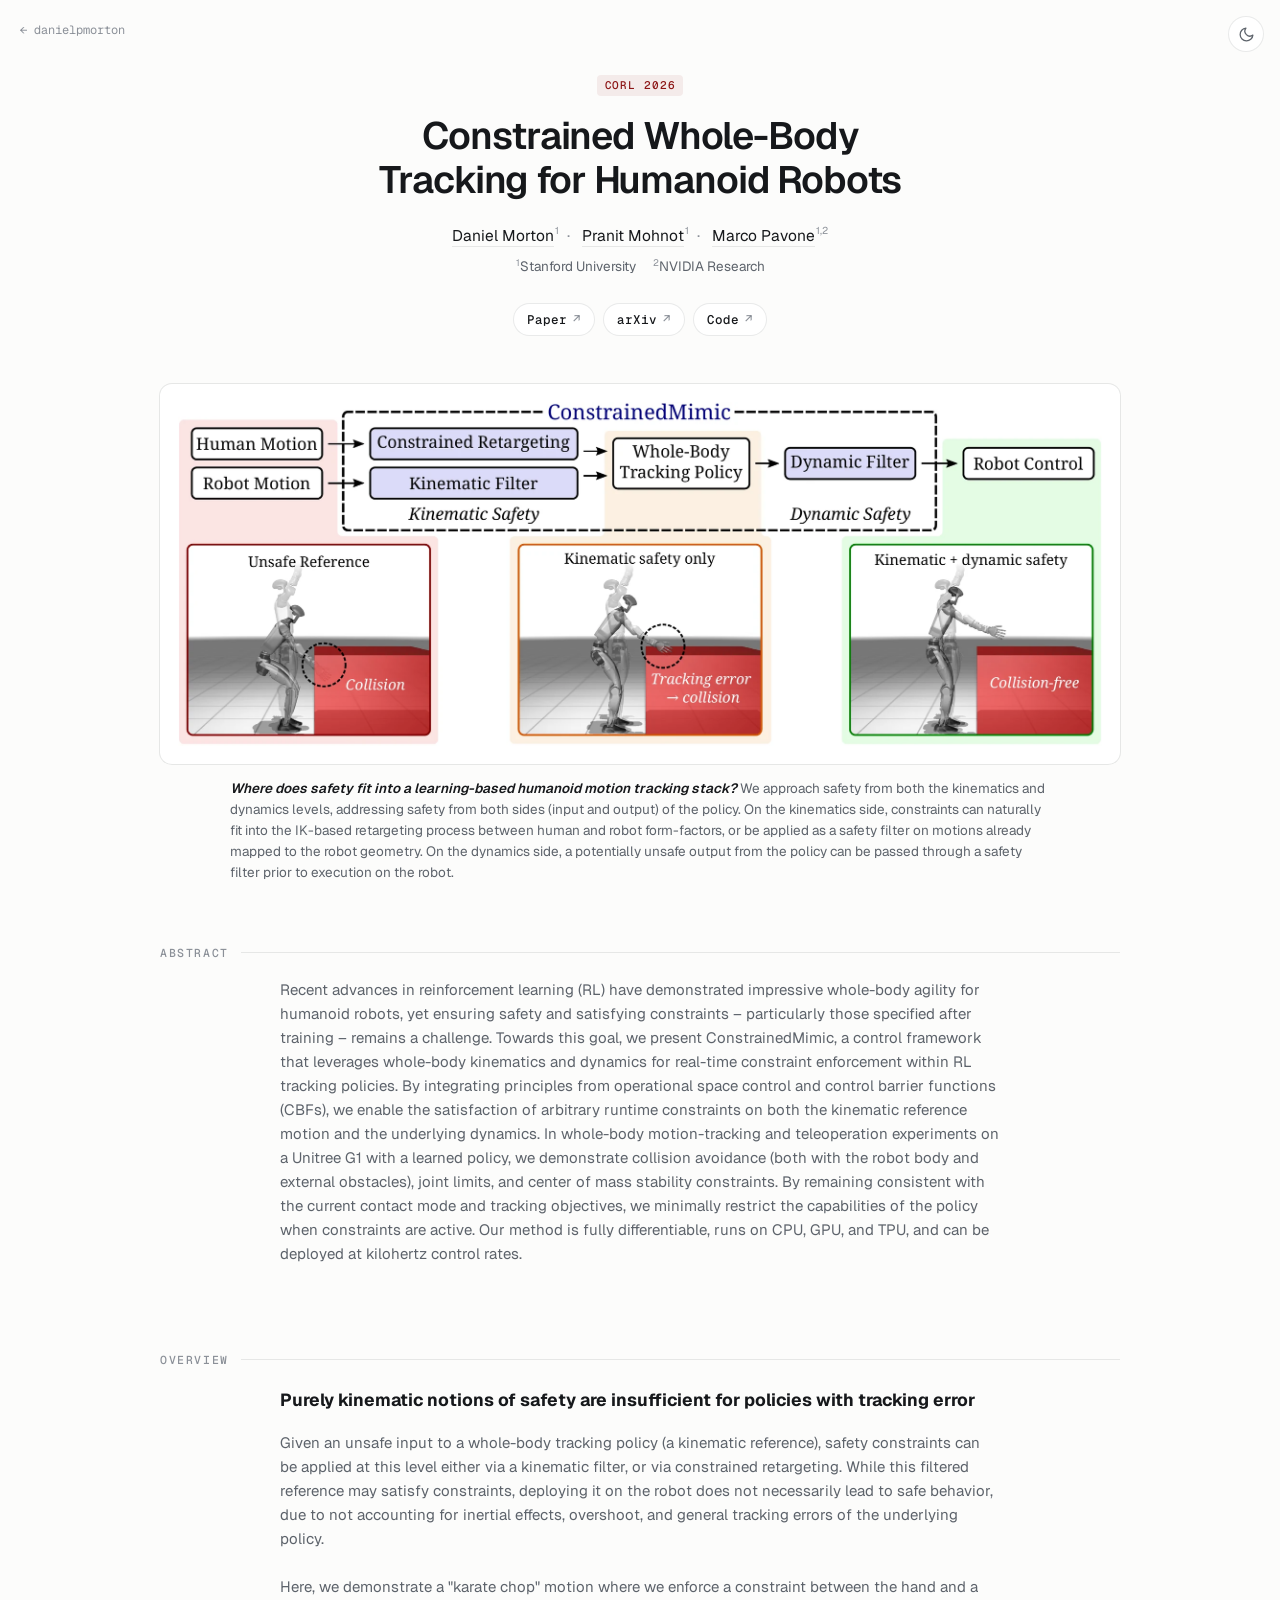
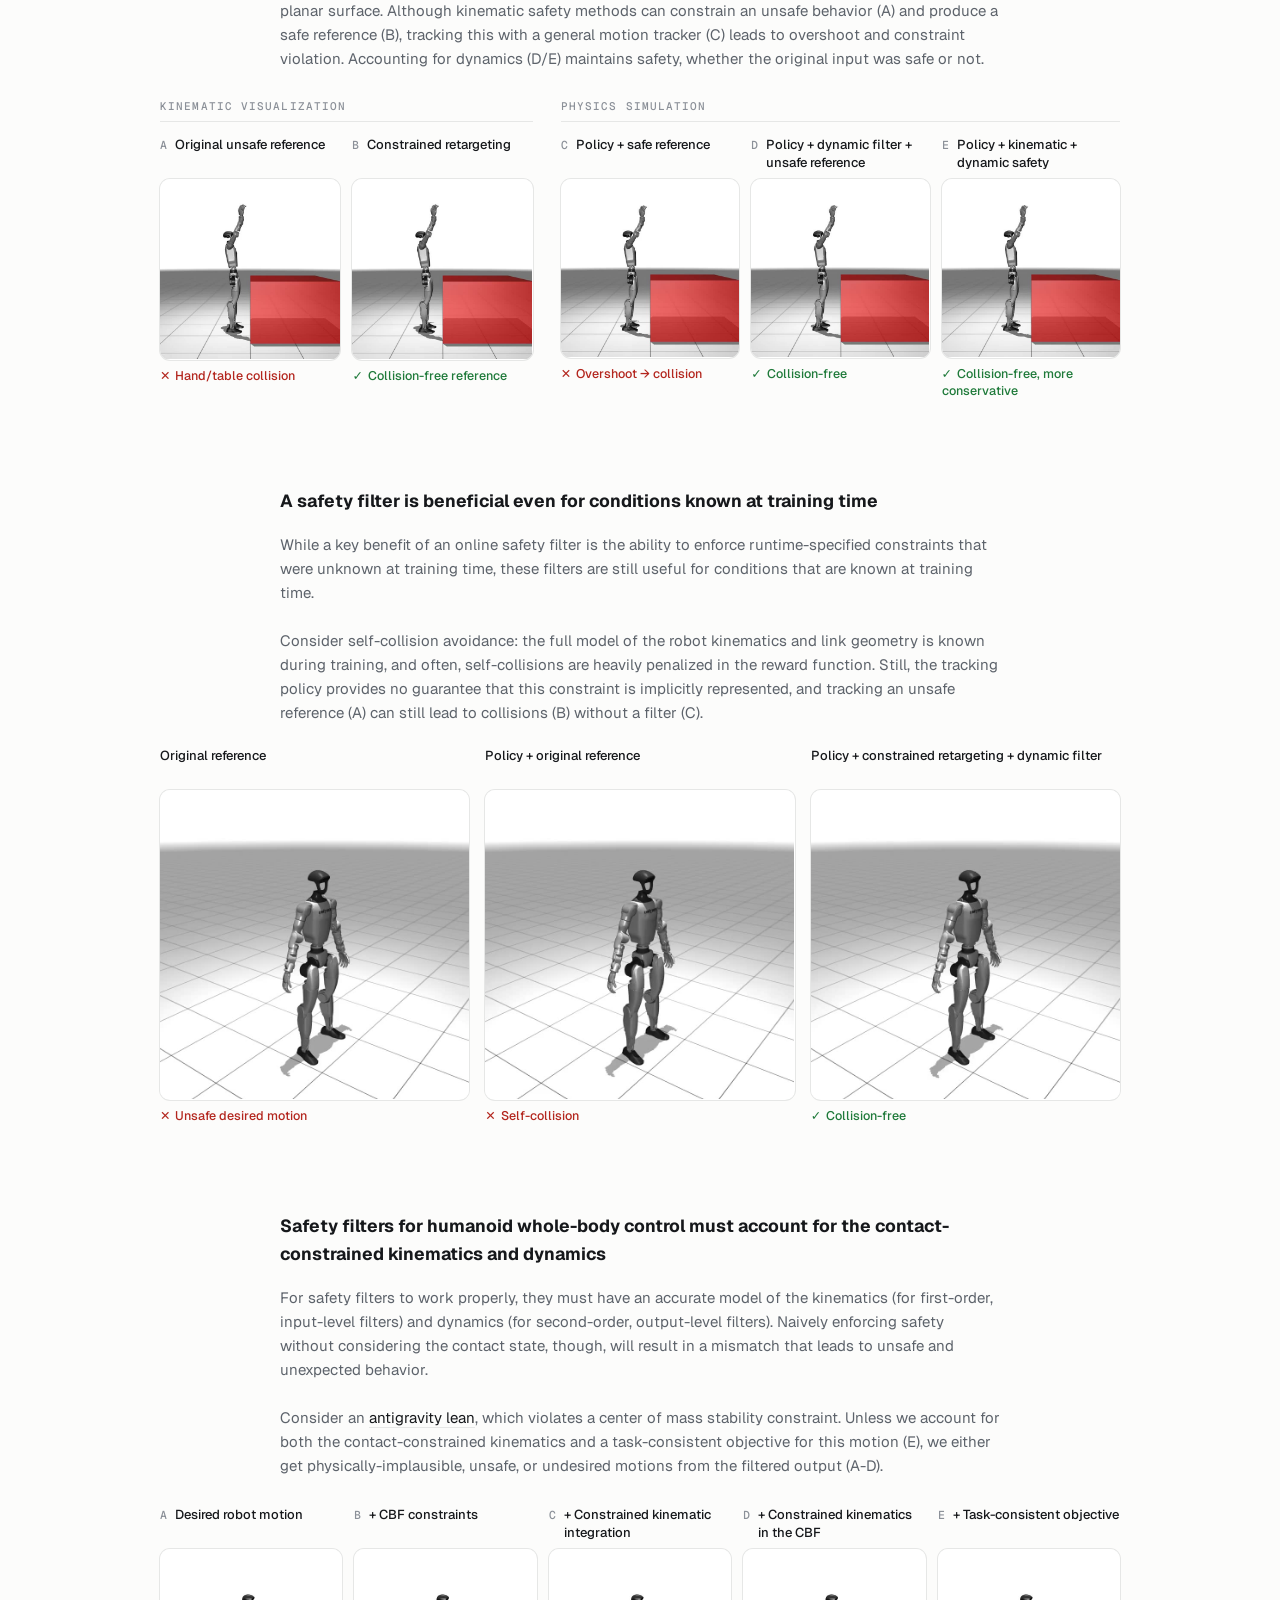
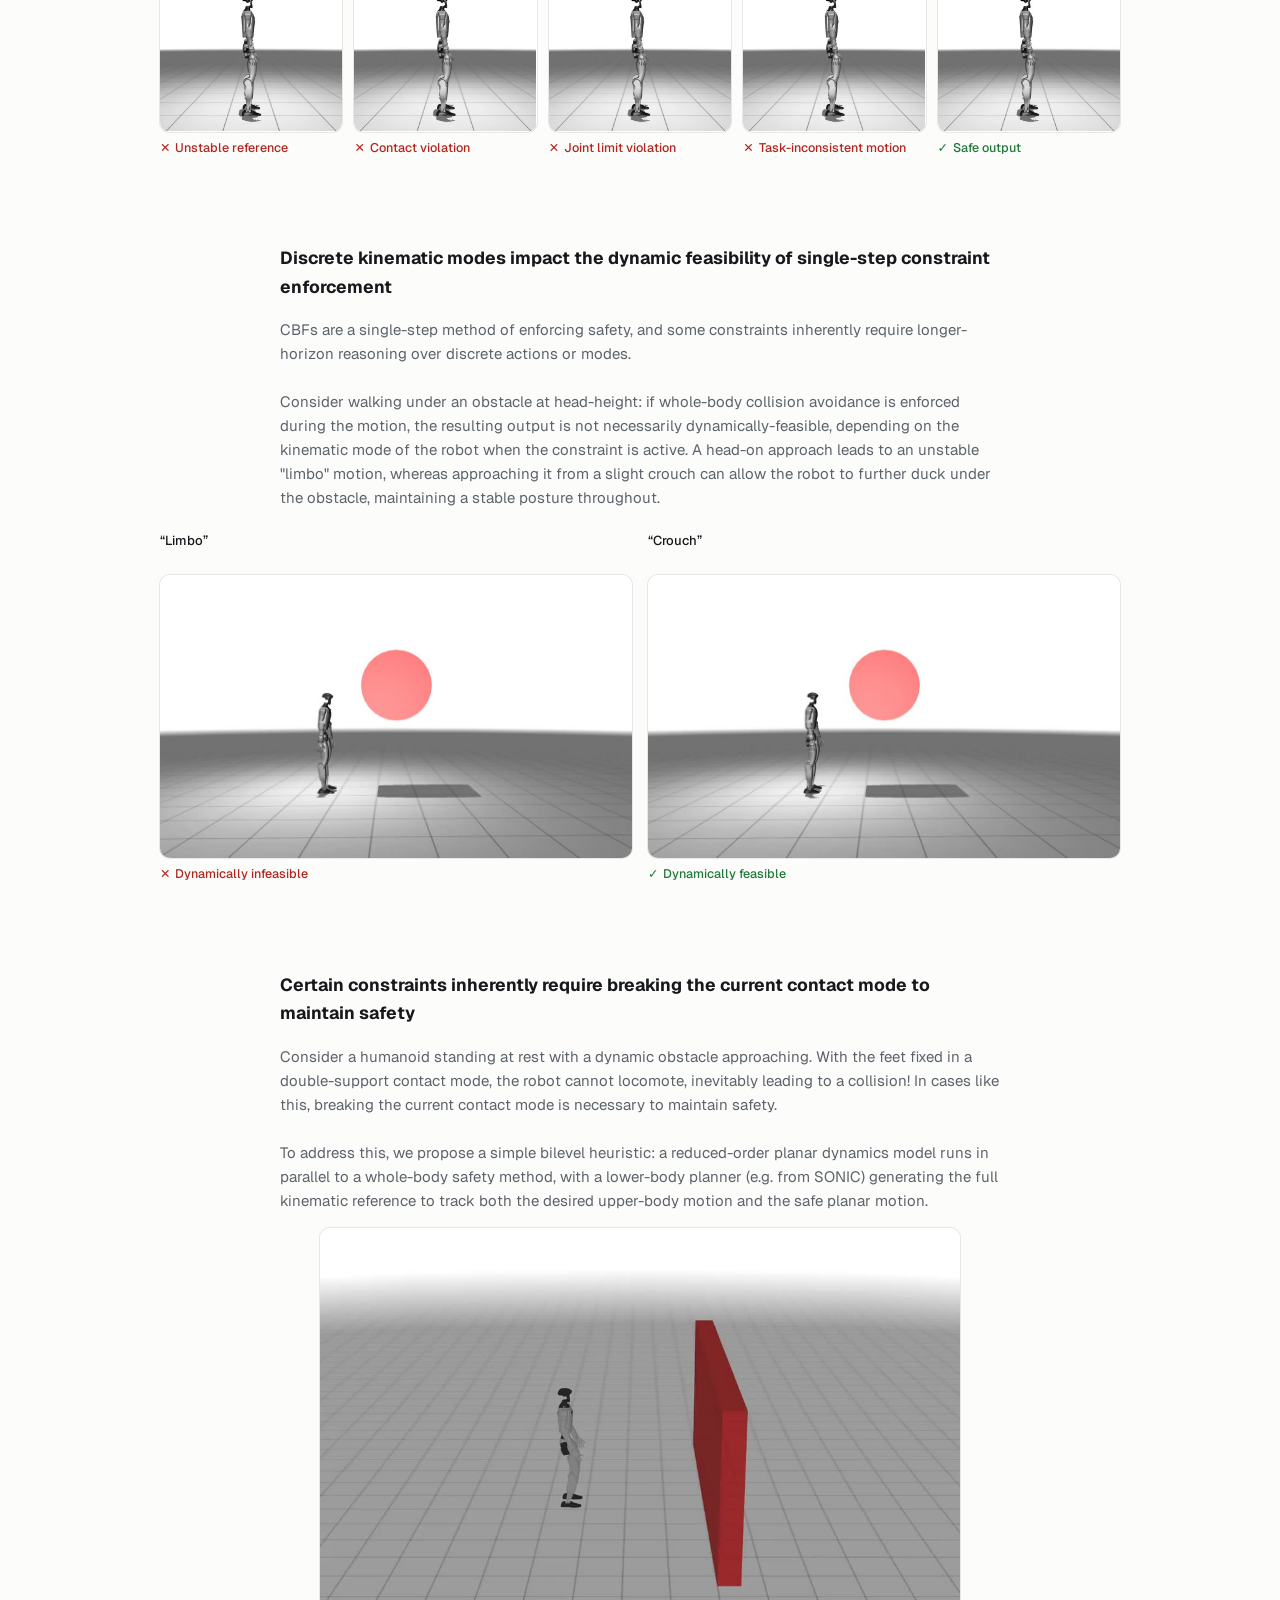
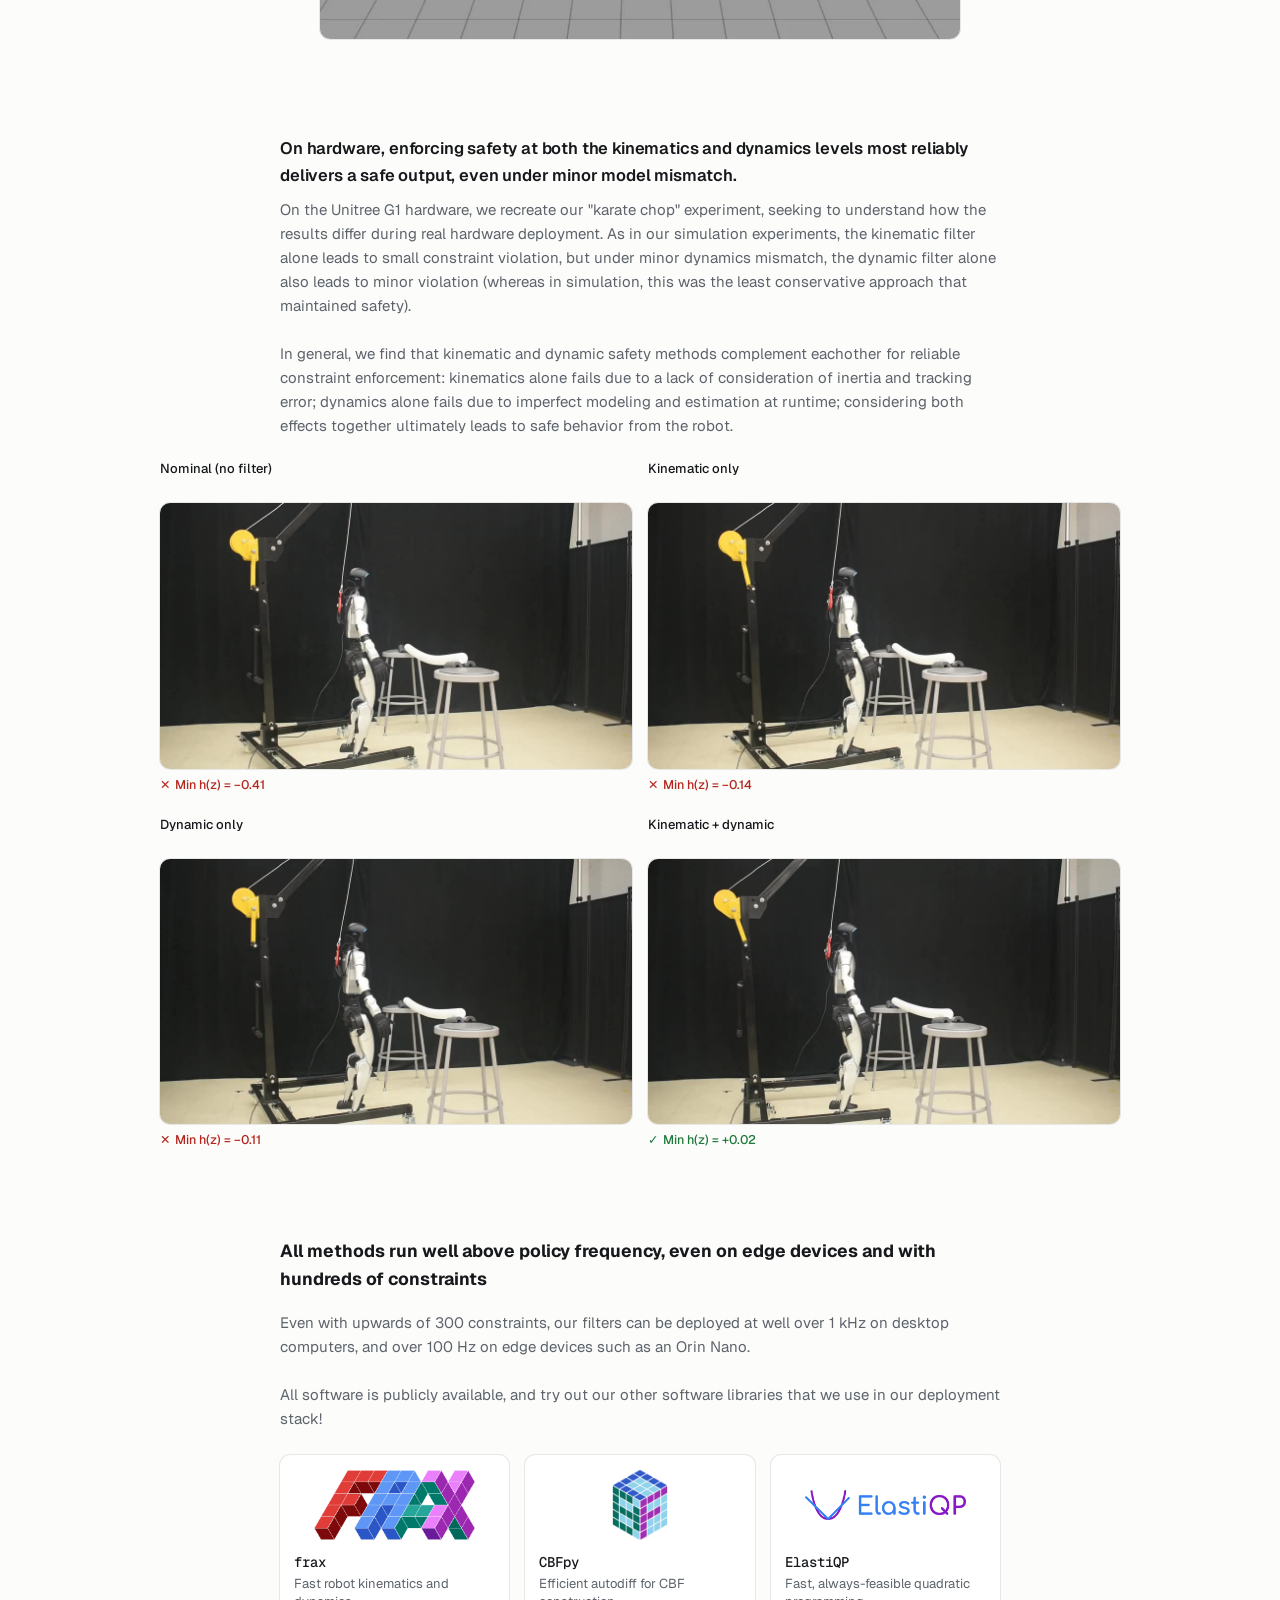
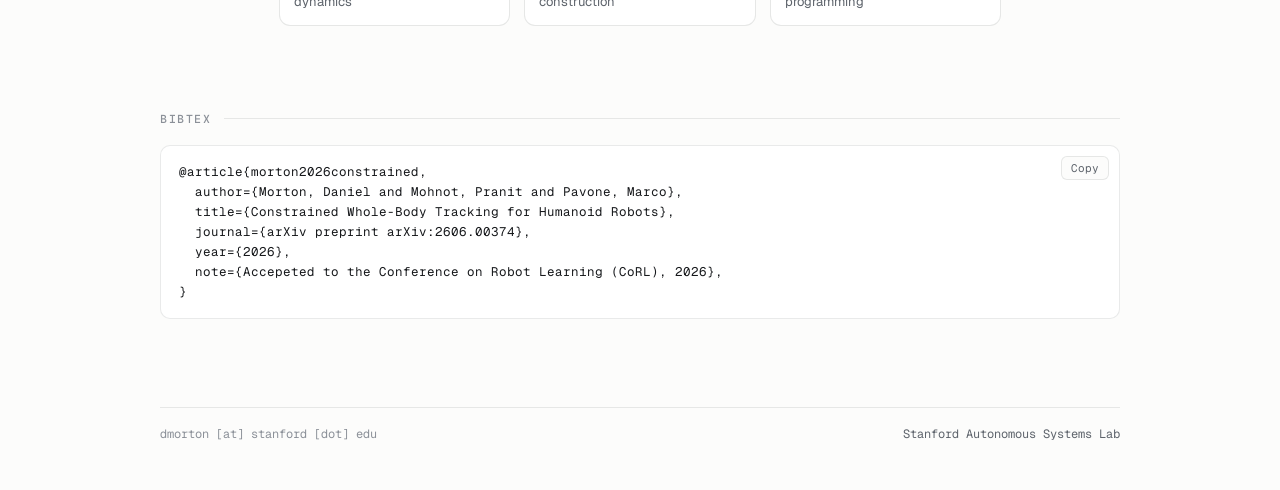
==== commit 7daa0d31: "Add label under sc reference motion" ====
--- a/index.html
+++ b/index.html
@@ -1,5 +1,5 @@
 <!DOCTYPE html>
-<html lang="en-US">
+<html lang="en-US" data-theme="light">
 
 <head>
   <meta charset="utf-8">
@@ -194,6 +194,7 @@
             <video width="720" height="720" poster="./static/videos/self_collision/self_collision_kinematics.jpg" muted loop playsinline preload="metadata" src="./static/videos/self_collision/self_collision_kinematics.mp4"></video>
             <div class="clip-foot">
               <!-- <div class="chips"><span class="chip">Dyn <b>off</b></span><span class="chip">Safety <b>off</b></span></div> -->
+              <div class="outcome bad">Unsafe desired motion</div>
             </div>
           </div>
           <div class="clip">
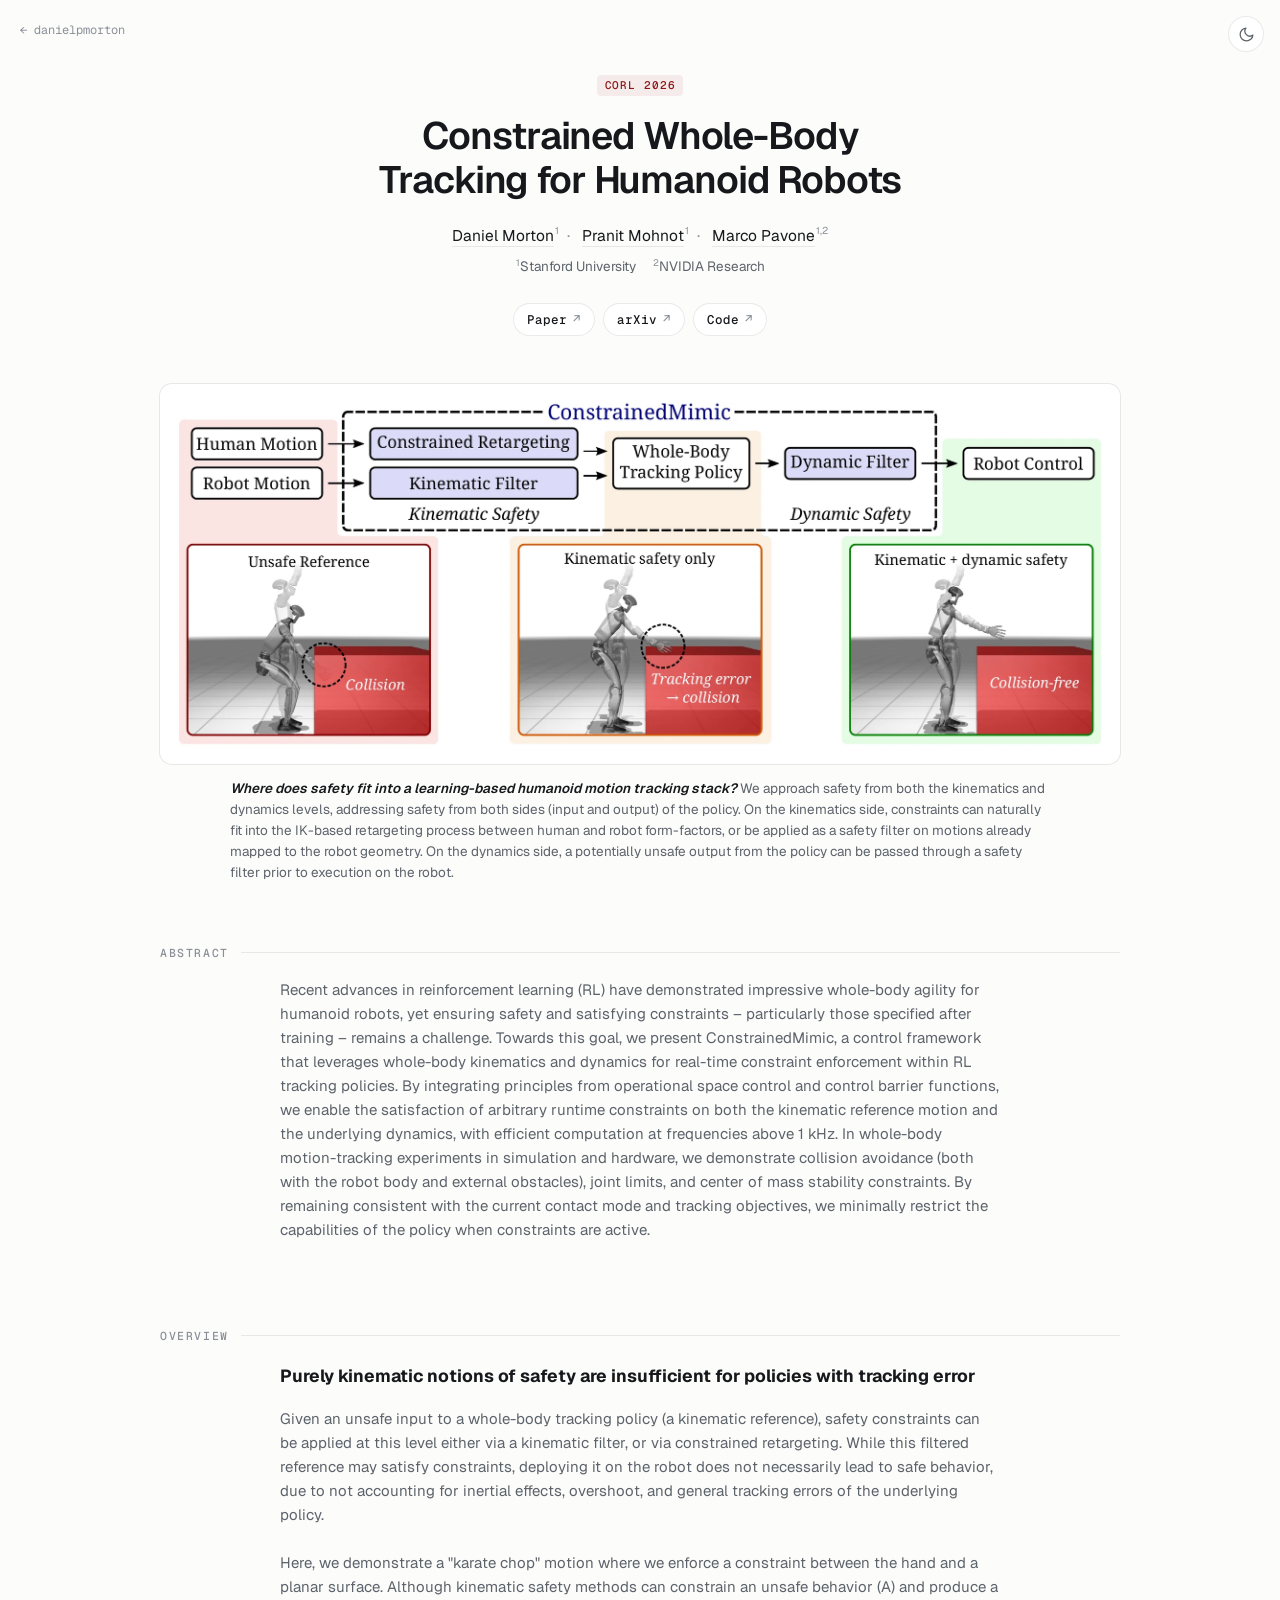
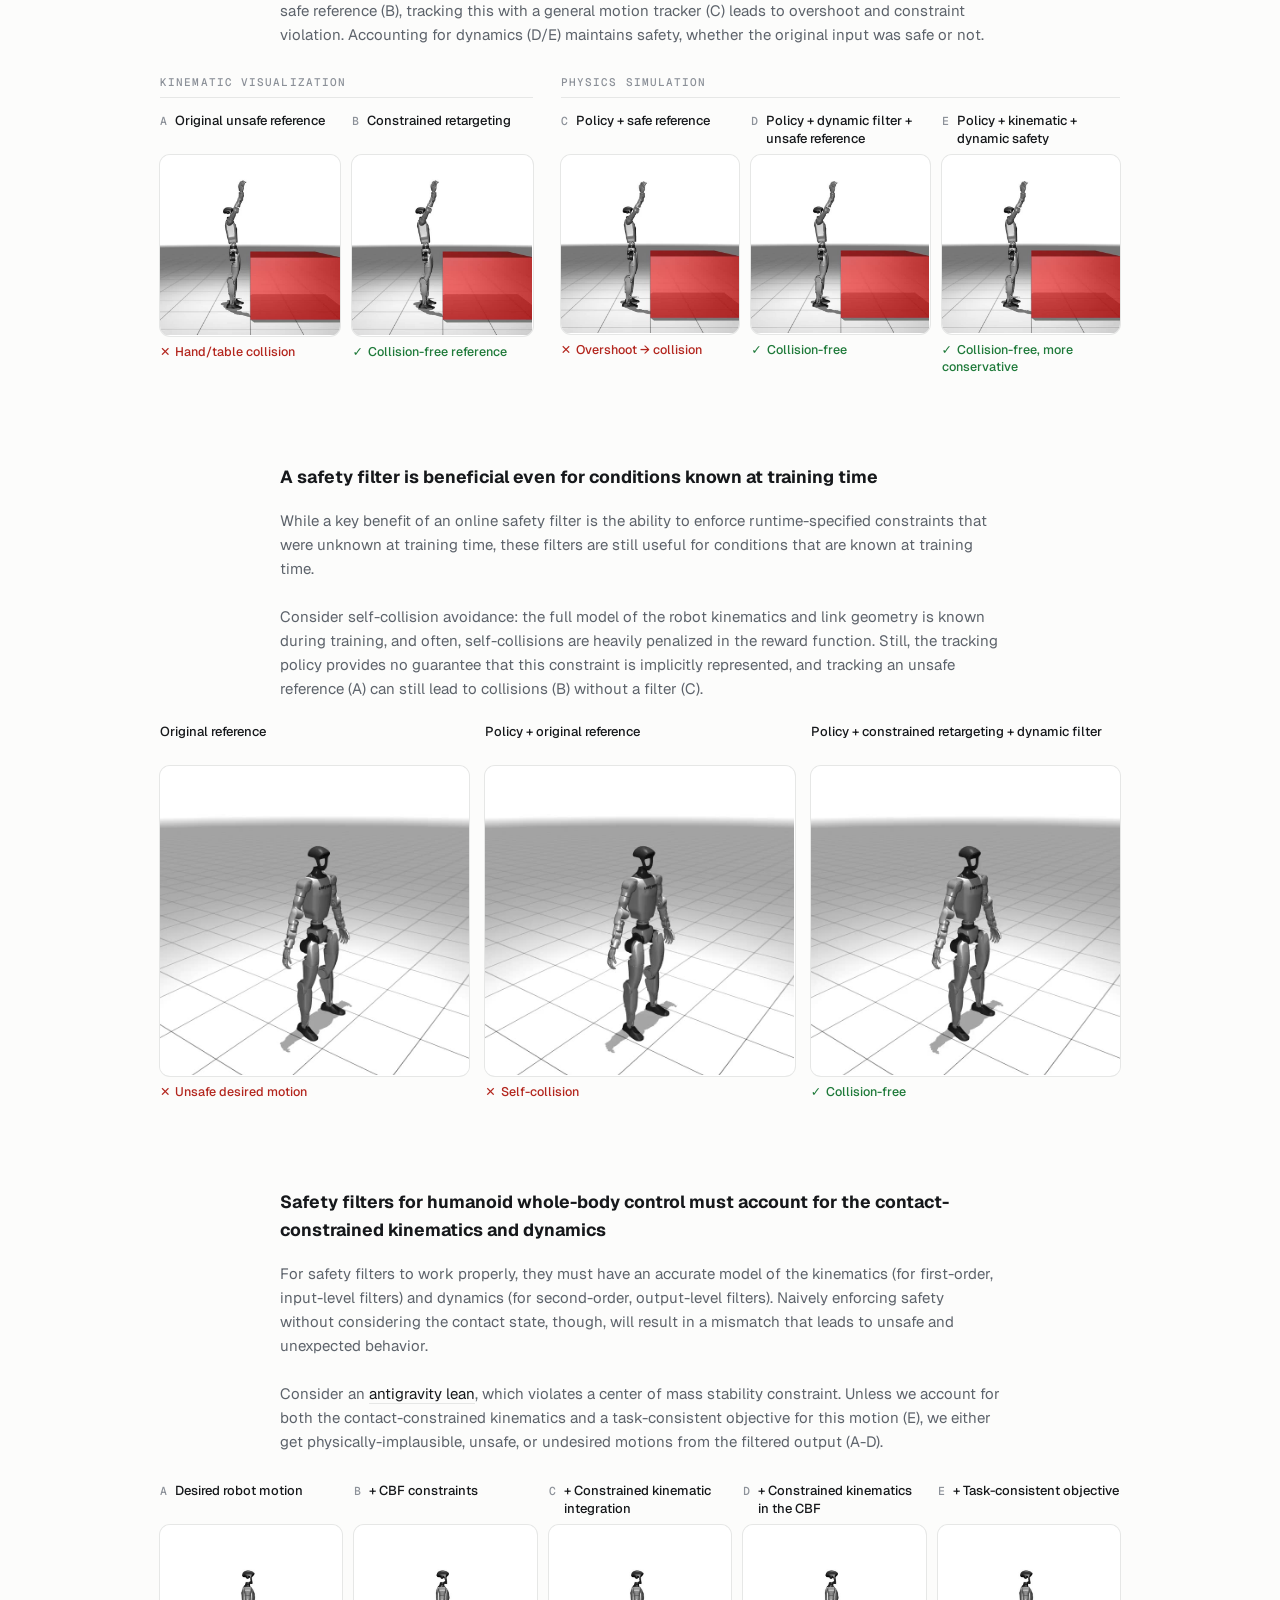
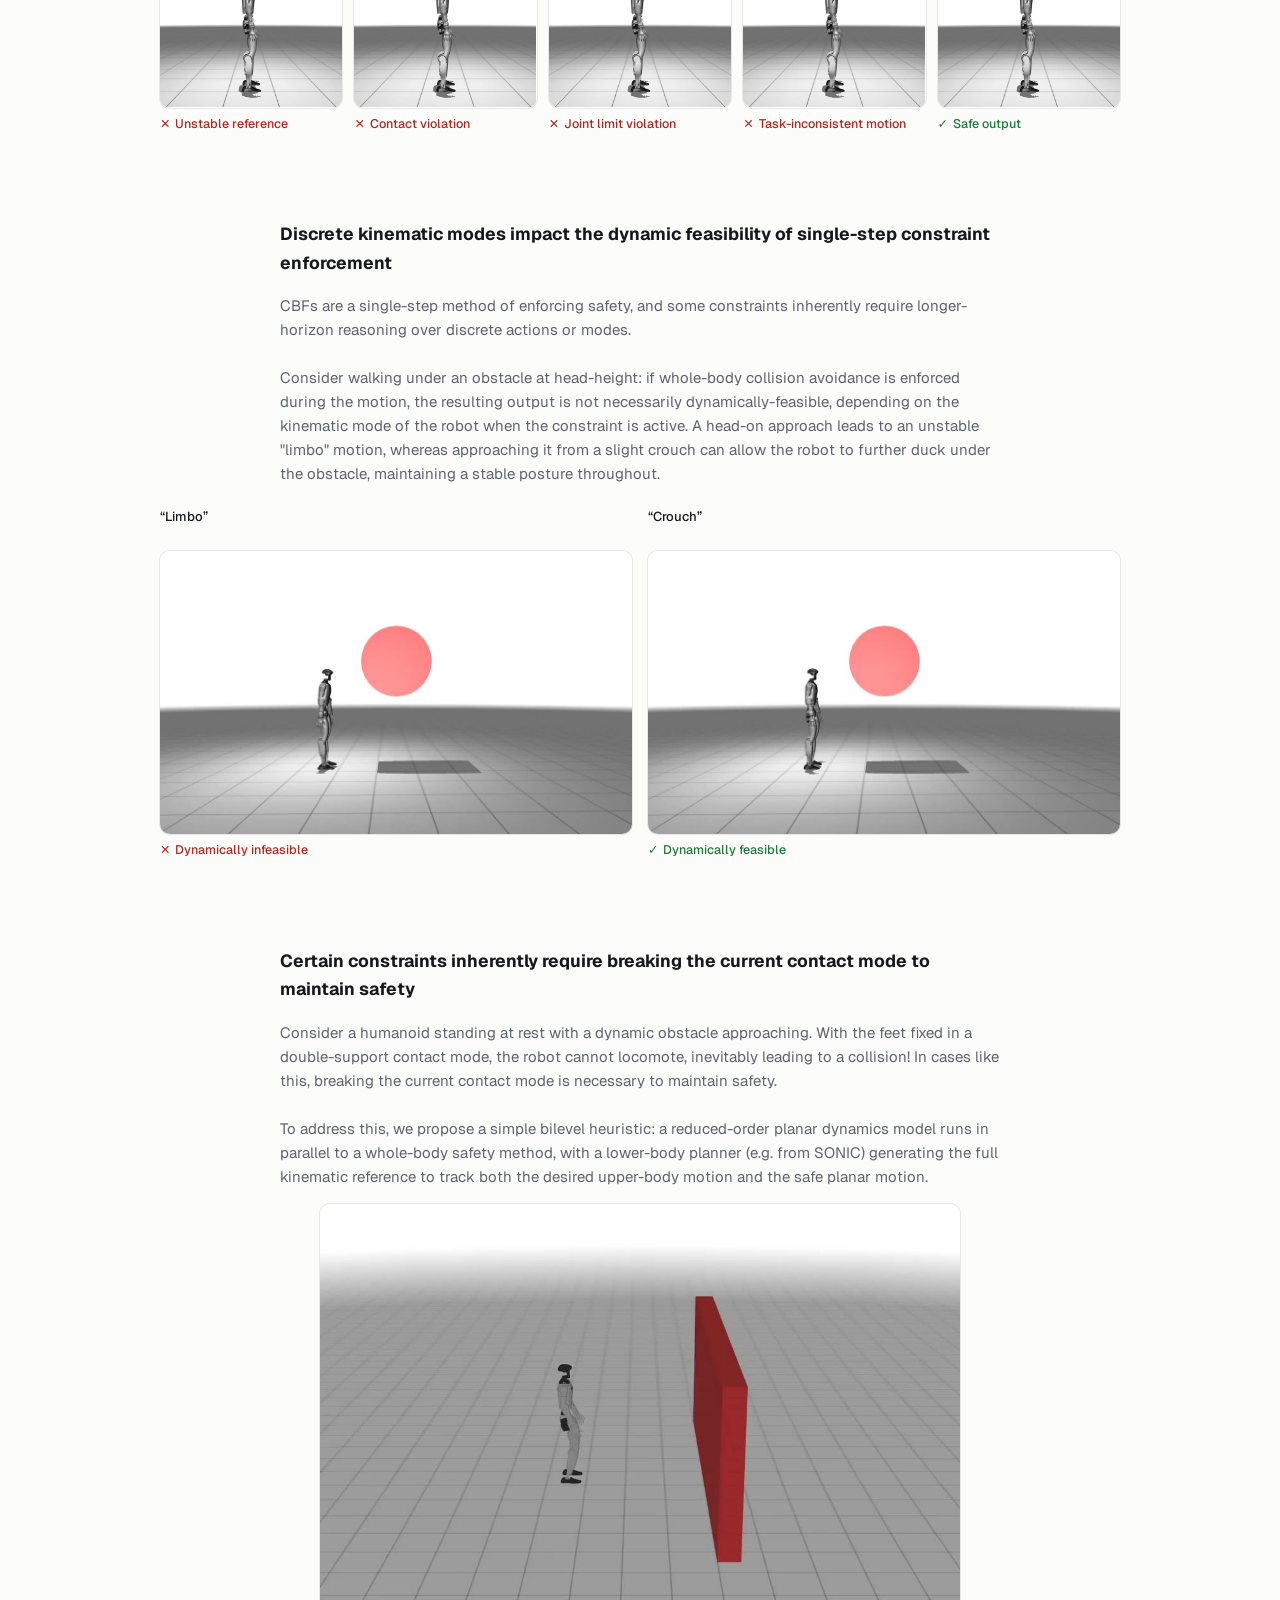
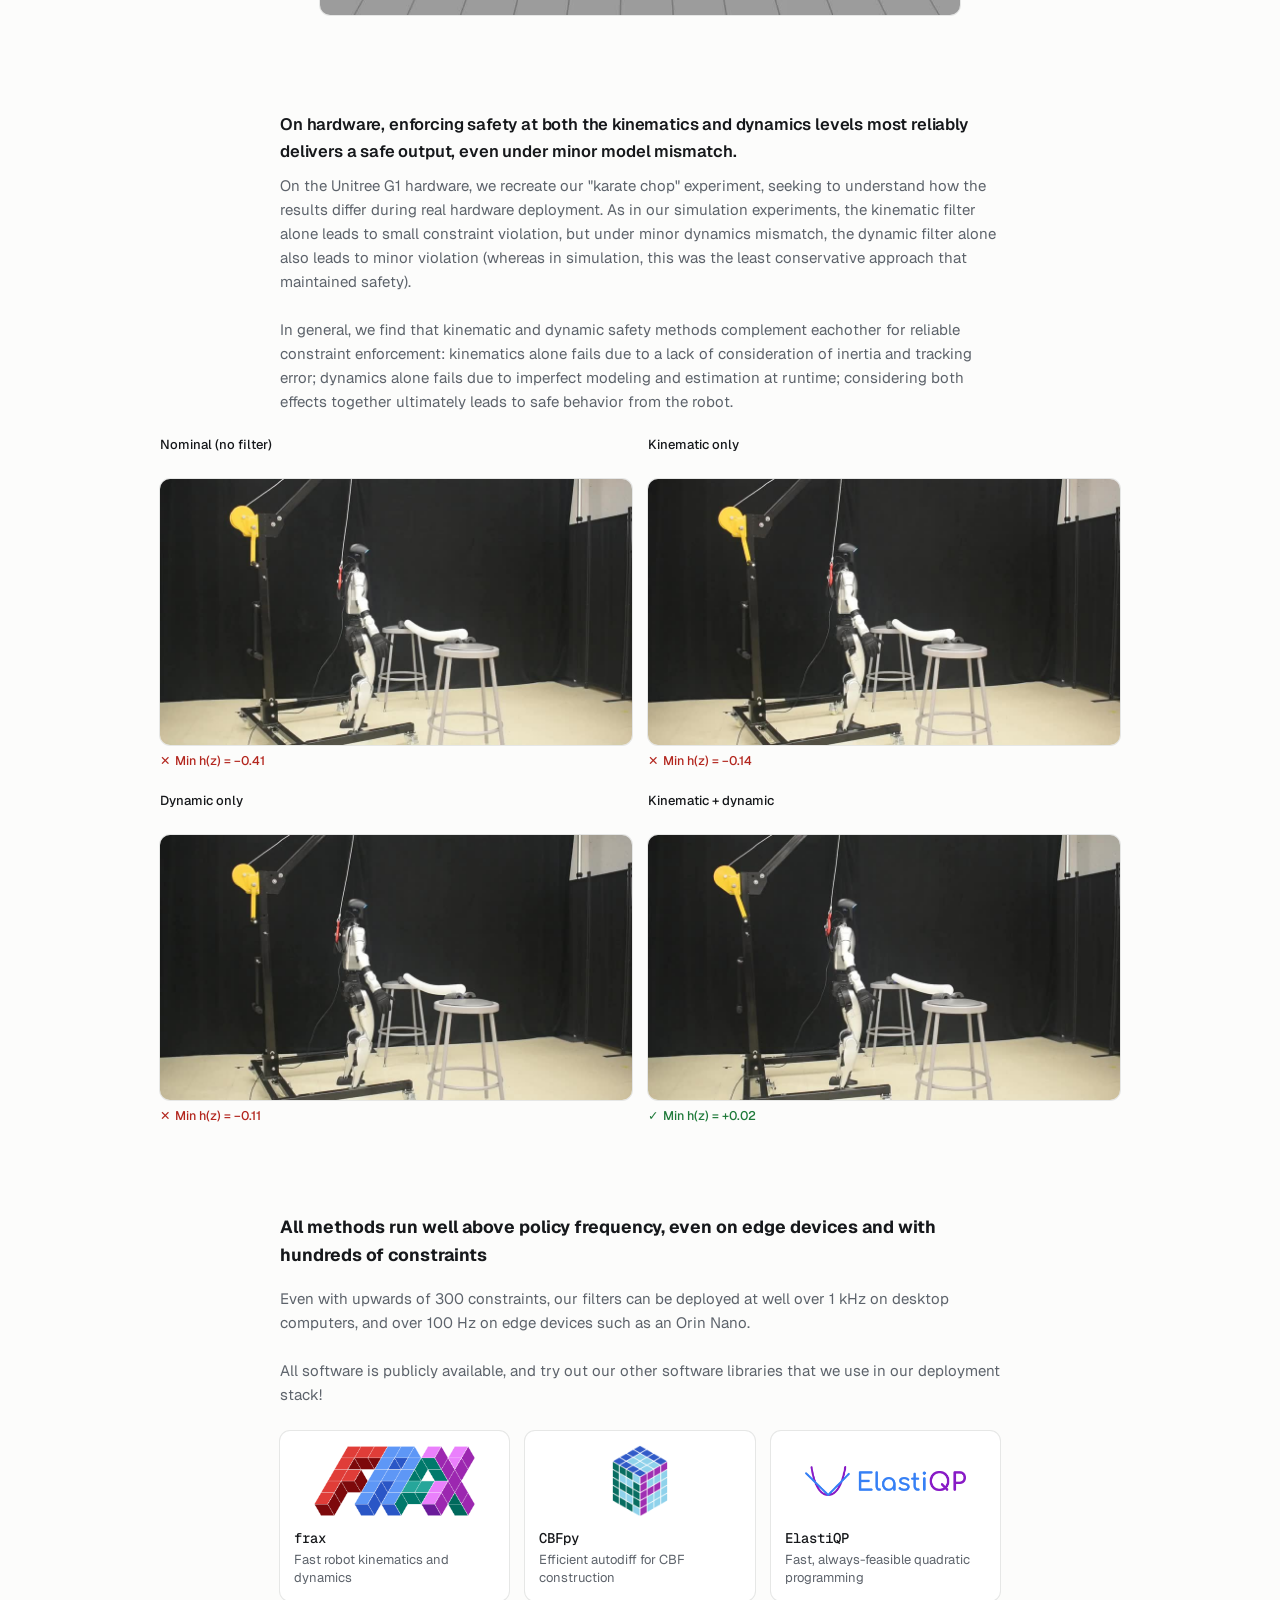
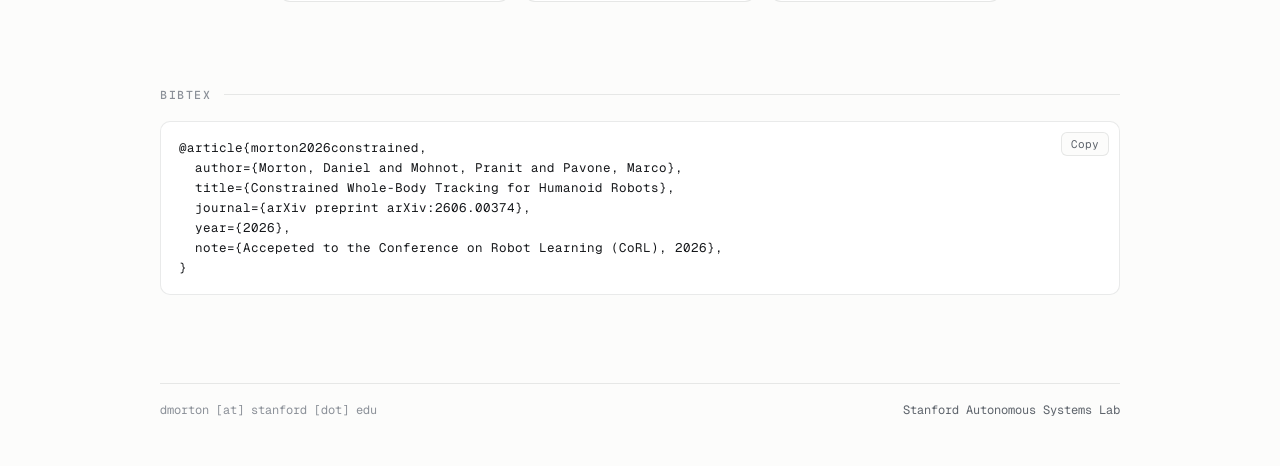
==== commit 0da5b385: "Update abstract" ====
--- a/index.html
+++ b/index.html
@@ -85,15 +85,14 @@
         <p class="lede">
           Recent advances in reinforcement learning (RL) have demonstrated impressive whole-body agility for humanoid
           robots, yet ensuring safety and satisfying constraints &ndash; particularly those specified after training
-          &ndash; remains a challenge. Towards this goal, we present ConstrainedMimic, a control framework that leverages
-          whole-body kinematics and dynamics for real-time constraint enforcement within RL tracking policies. By
-          integrating principles from operational space control and control barrier functions (CBFs), we enable the
-          satisfaction of arbitrary runtime constraints on both the kinematic reference motion and the underlying
-          dynamics. In whole-body motion-tracking and teleoperation experiments on a Unitree G1 with a
-          learned policy, we demonstrate collision avoidance (both with the robot body and external obstacles), joint
-          limits, and center of mass stability constraints. By remaining consistent with the current contact mode and
-          tracking objectives, we minimally restrict the capabilities of the policy when constraints are active. Our
-          method is fully differentiable, runs on CPU, GPU, and TPU, and can be deployed at kilohertz control rates.
+          &ndash; remains a challenge. Towards this goal, we present ConstrainedMimic, a control framework that leverages 
+          whole-body kinematics and dynamics for real-time constraint enforcement within RL tracking policies. 
+          By integrating principles from operational space control and control barrier functions, we enable the 
+          satisfaction of arbitrary runtime constraints on both the kinematic reference motion and the underlying 
+          dynamics, with efficient computation at frequencies above 1 kHz. In whole-body motion-tracking experiments
+          in simulation and hardware, we demonstrate collision avoidance (both with the robot body and external obstacles),
+          joint limits, and center of mass stability constraints. By remaining consistent with the current contact mode
+          and tracking objectives, we minimally restrict the capabilities of the policy when constraints are active.
         </p>
       </div>
     </section>
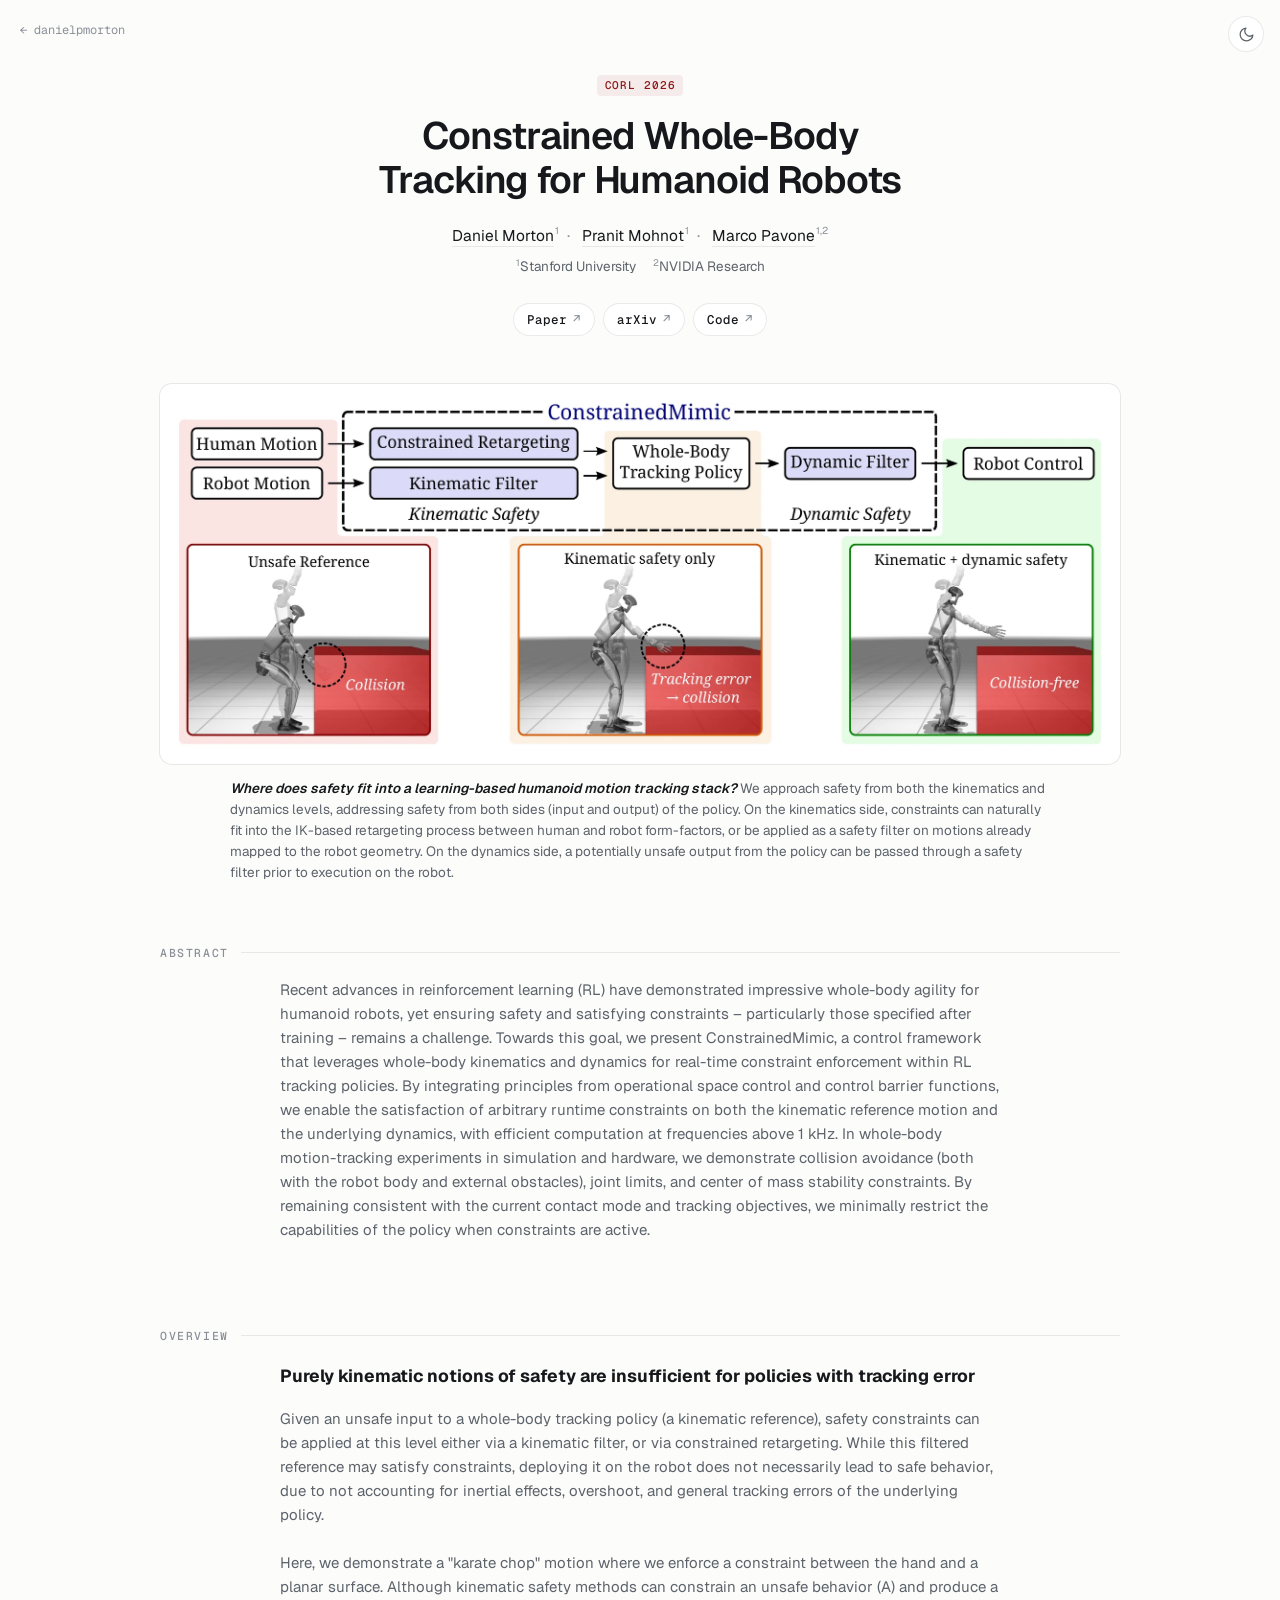
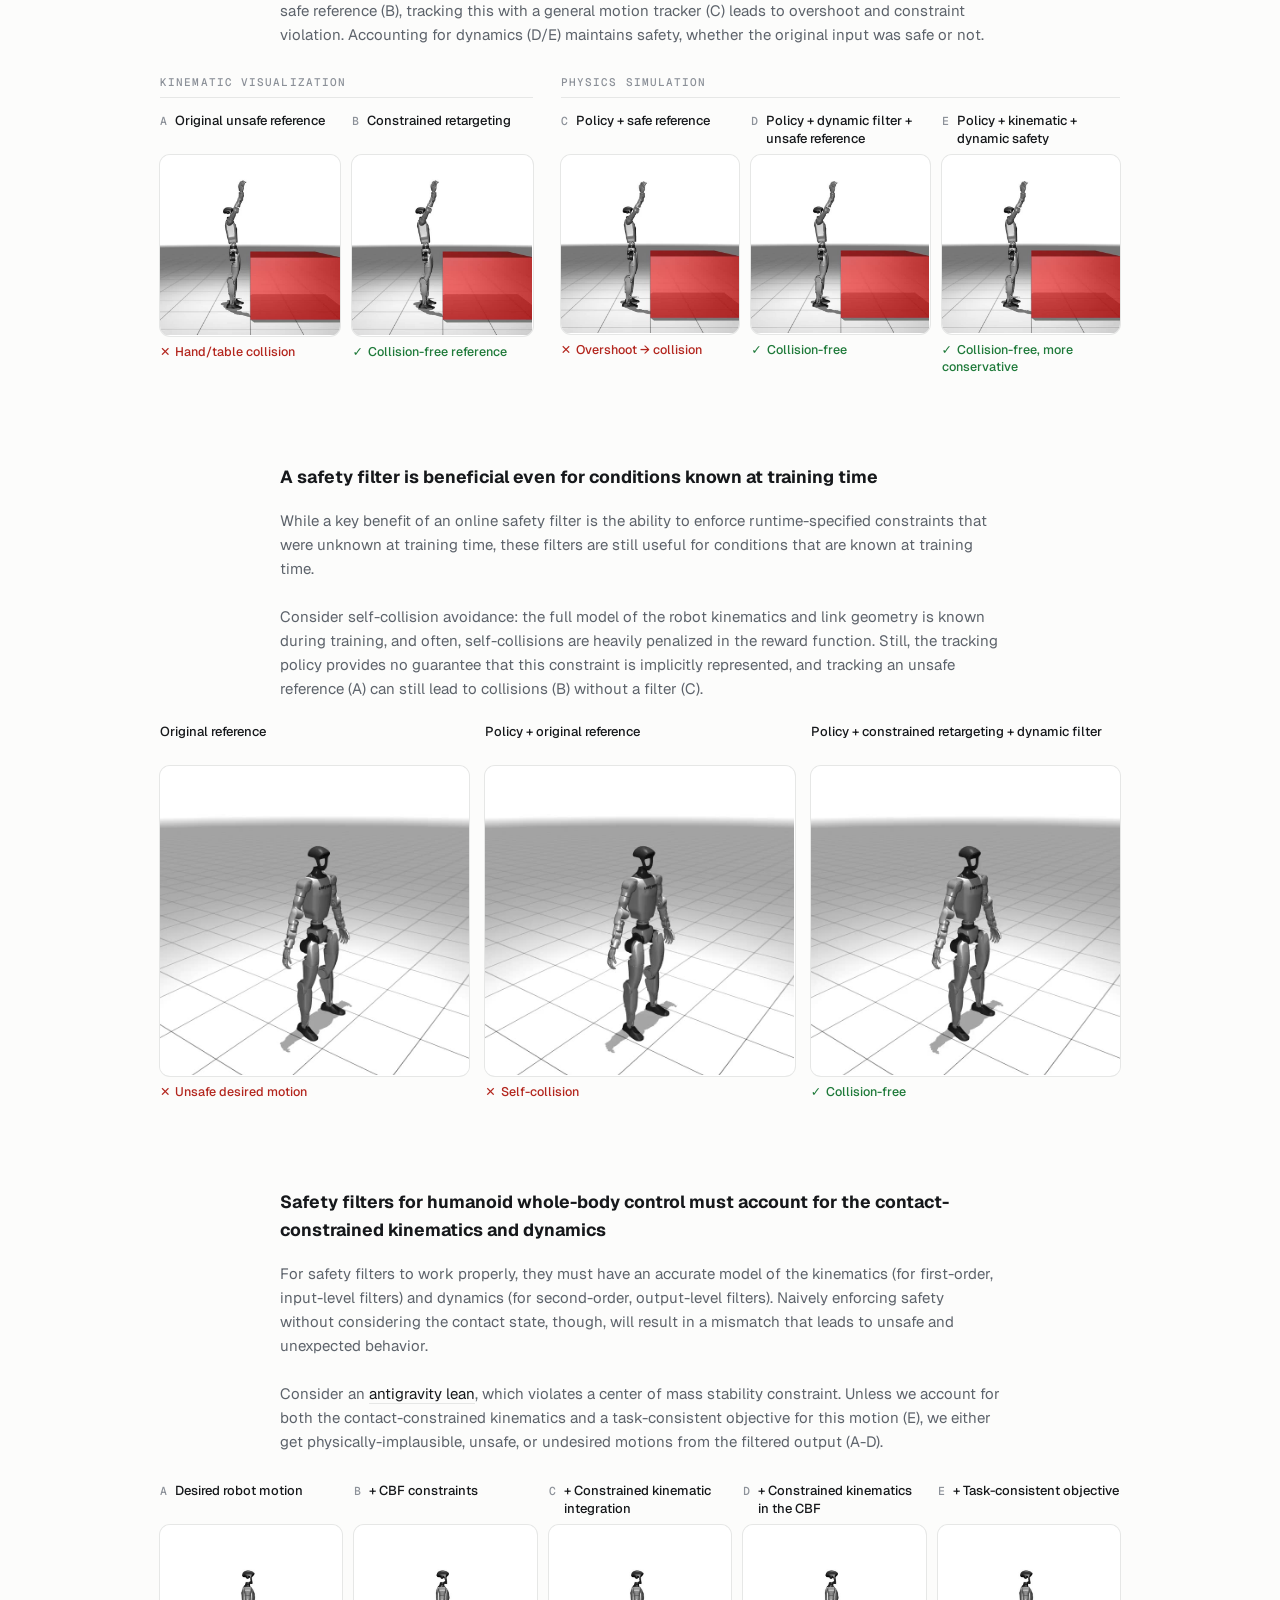
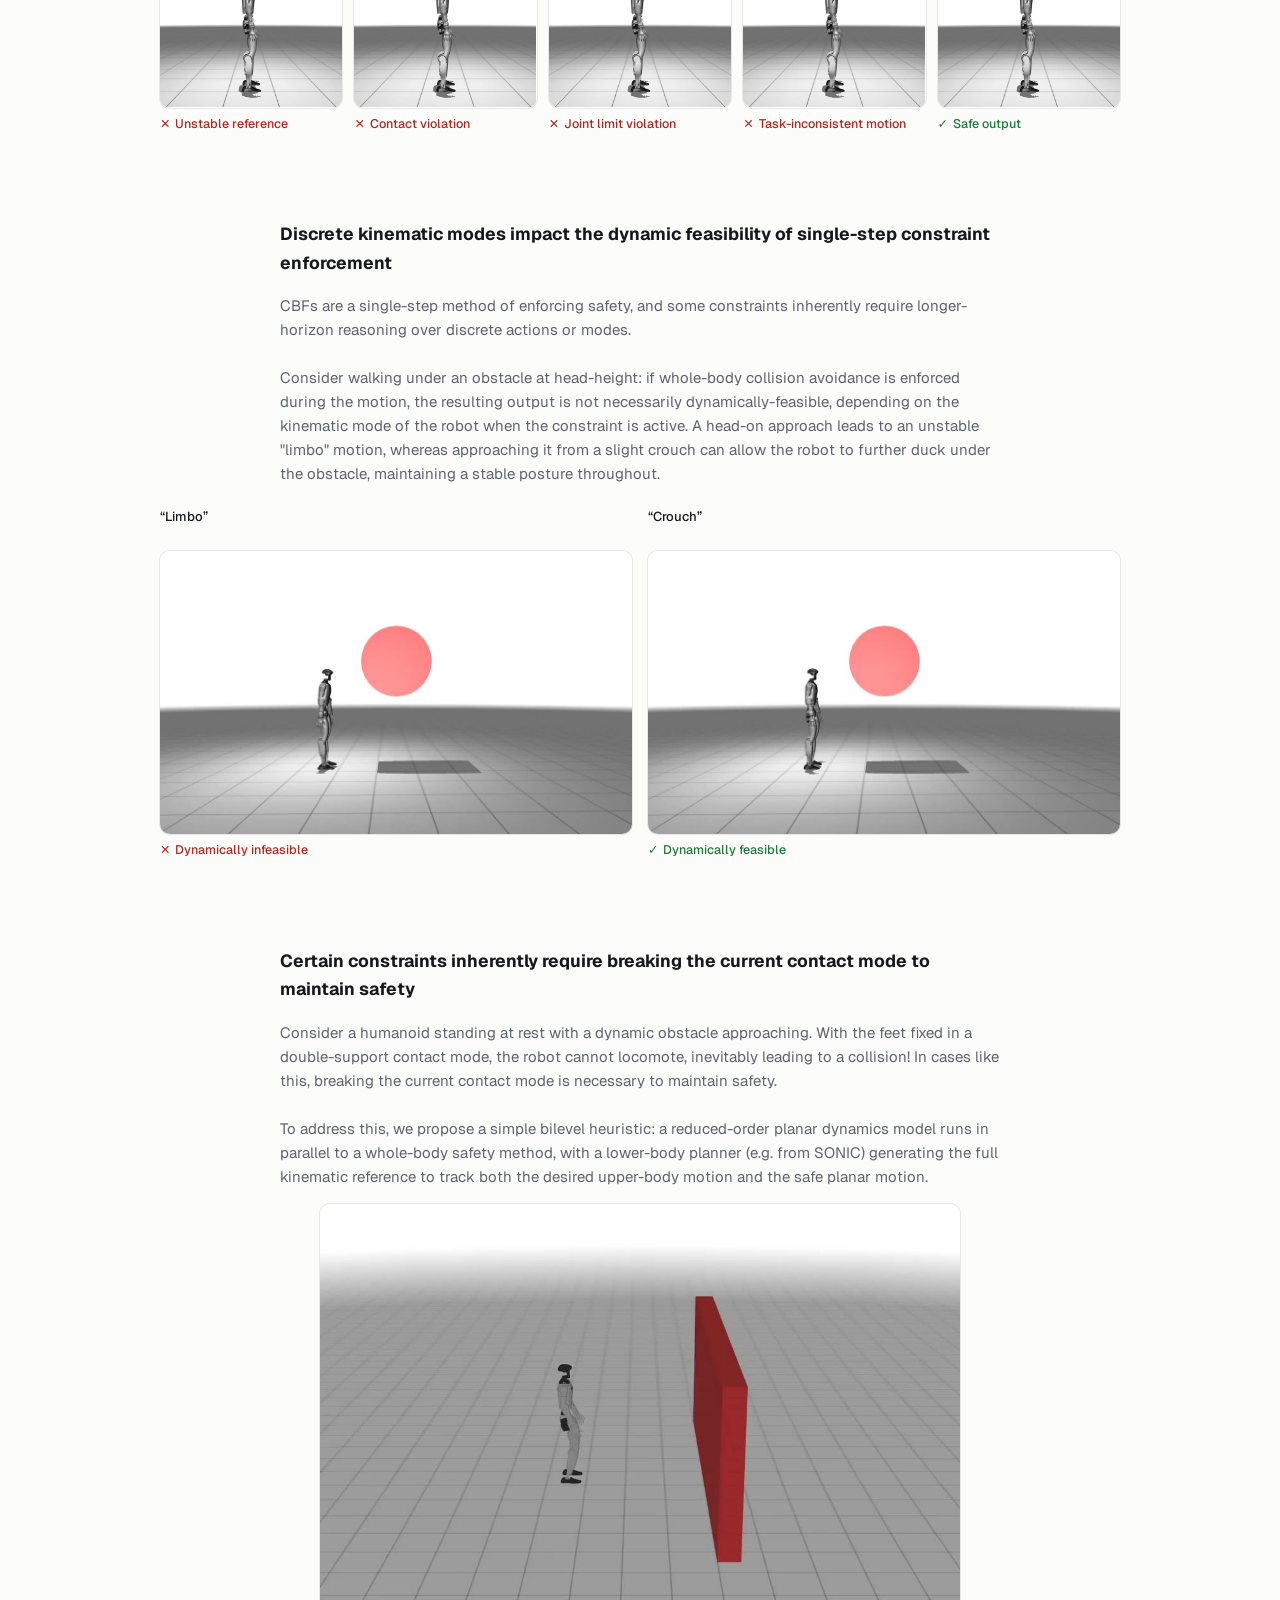
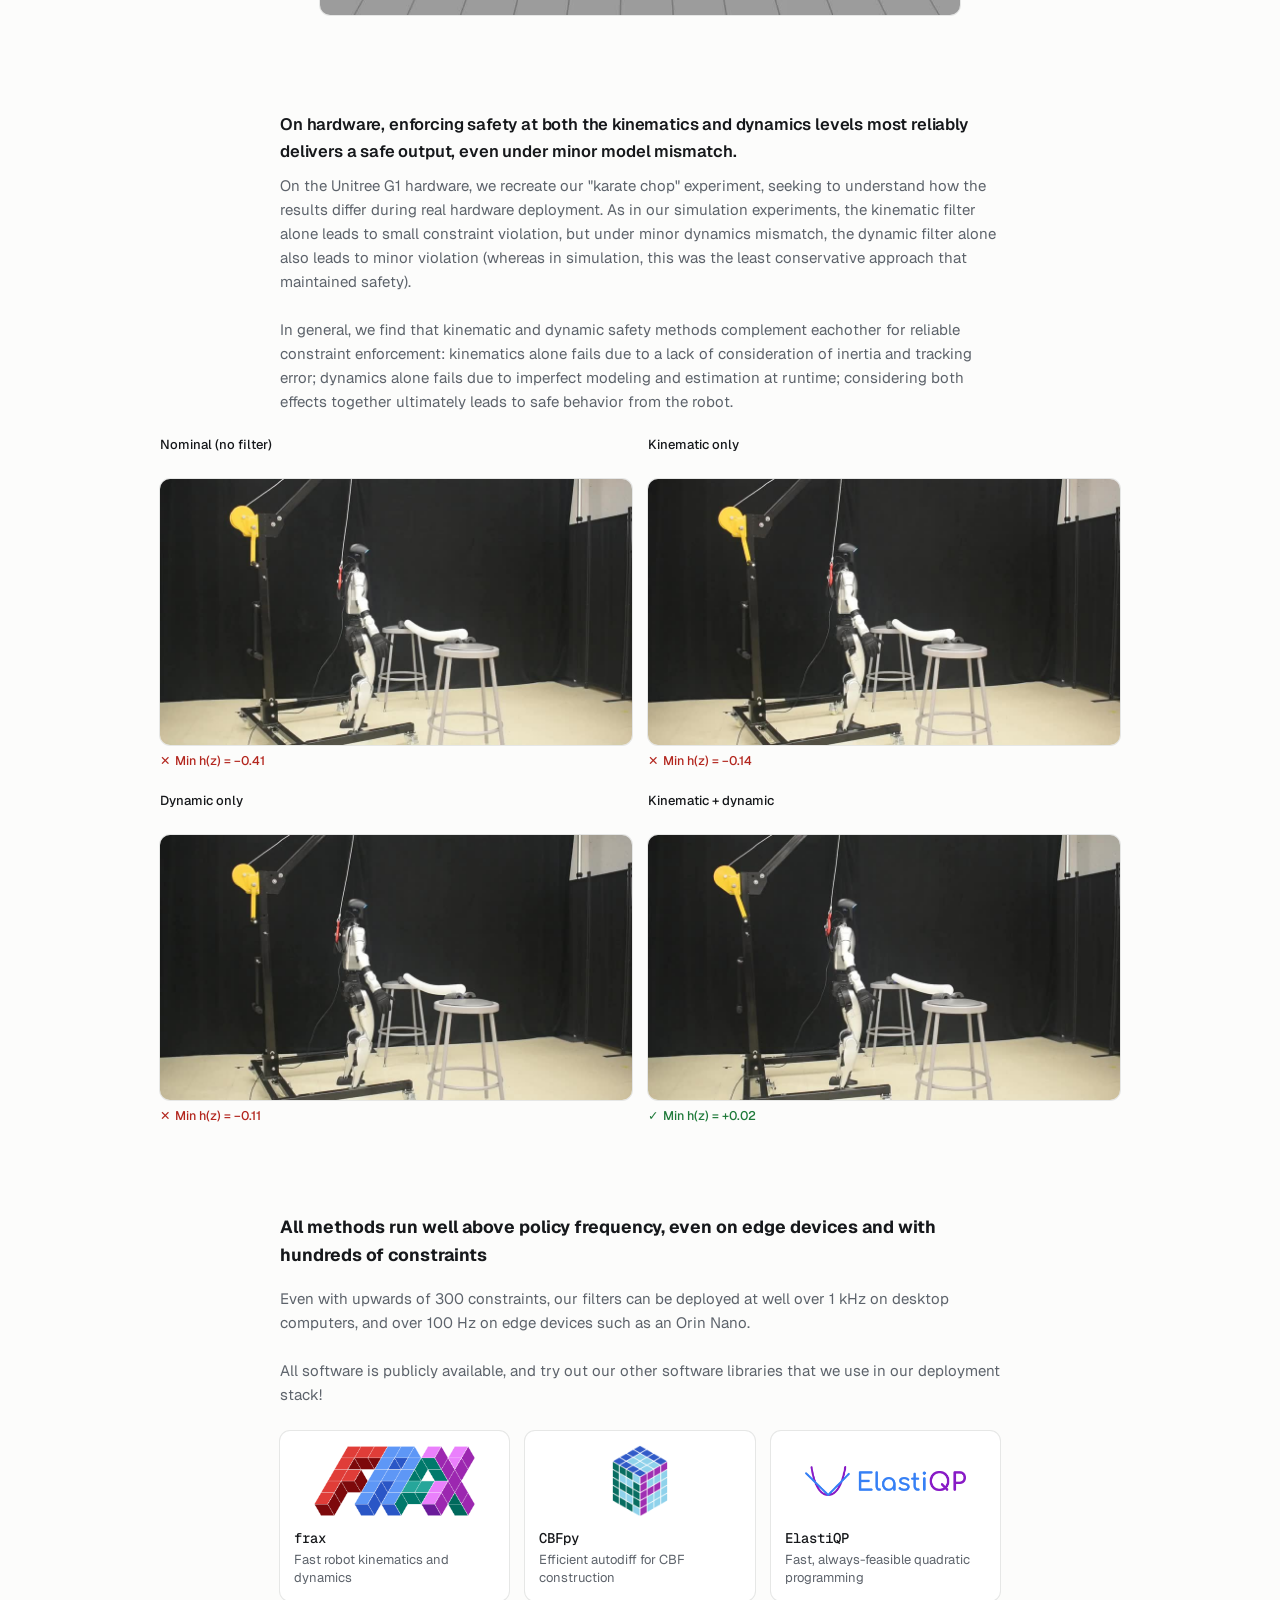
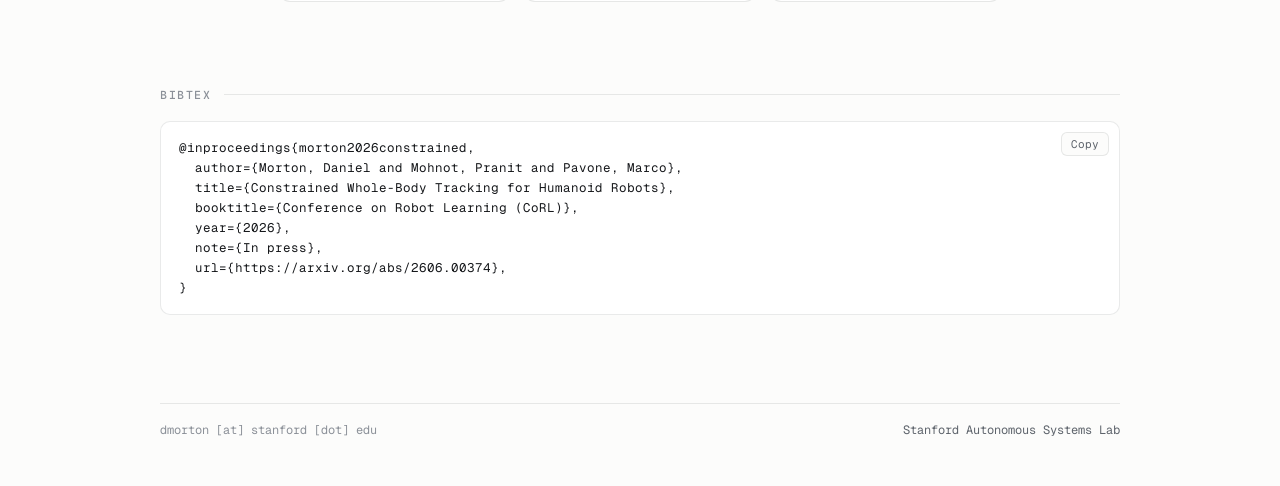
==== commit 595002c7: "Update citation" ====
--- a/index.html
+++ b/index.html
@@ -419,12 +419,13 @@
 
     <section id="bibtex">
       <h2 class="eyebrow">BibTeX</h2>
-      <pre><button class="copy" type="button">Copy</button><code>@article{morton2026constrained,
+      <pre><button class="copy" type="button">Copy</button><code>@inproceedings{morton2026constrained,
   author={Morton, Daniel and Mohnot, Pranit and Pavone, Marco},
   title={Constrained Whole-Body Tracking for Humanoid Robots},
-  journal={arXiv preprint arXiv:2606.00374},
+  booktitle={Conference on Robot Learning (CoRL)},
   year={2026},
-  note={Accepeted to the Conference on Robot Learning (CoRL), 2026},
+  note={In press},
+  url={https://arxiv.org/abs/2606.00374},
 }</code></pre>
     </section>
 
